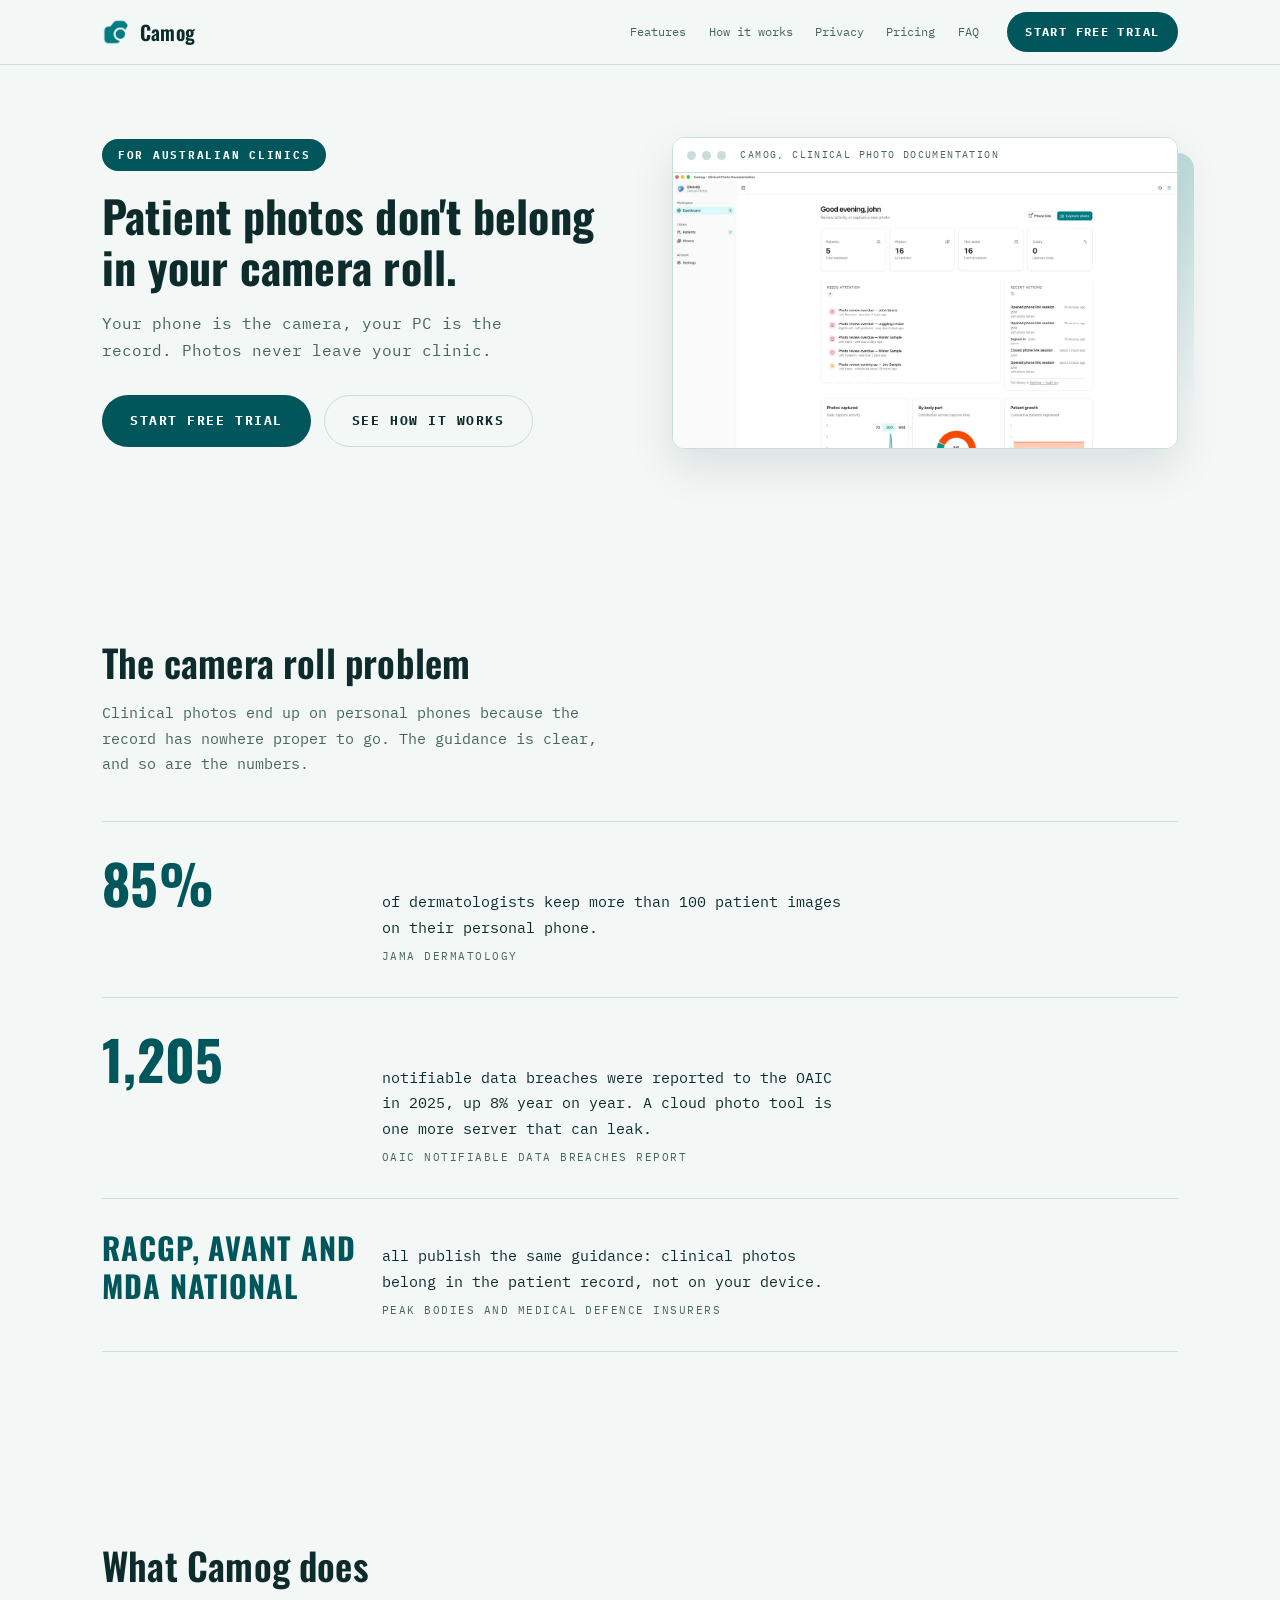
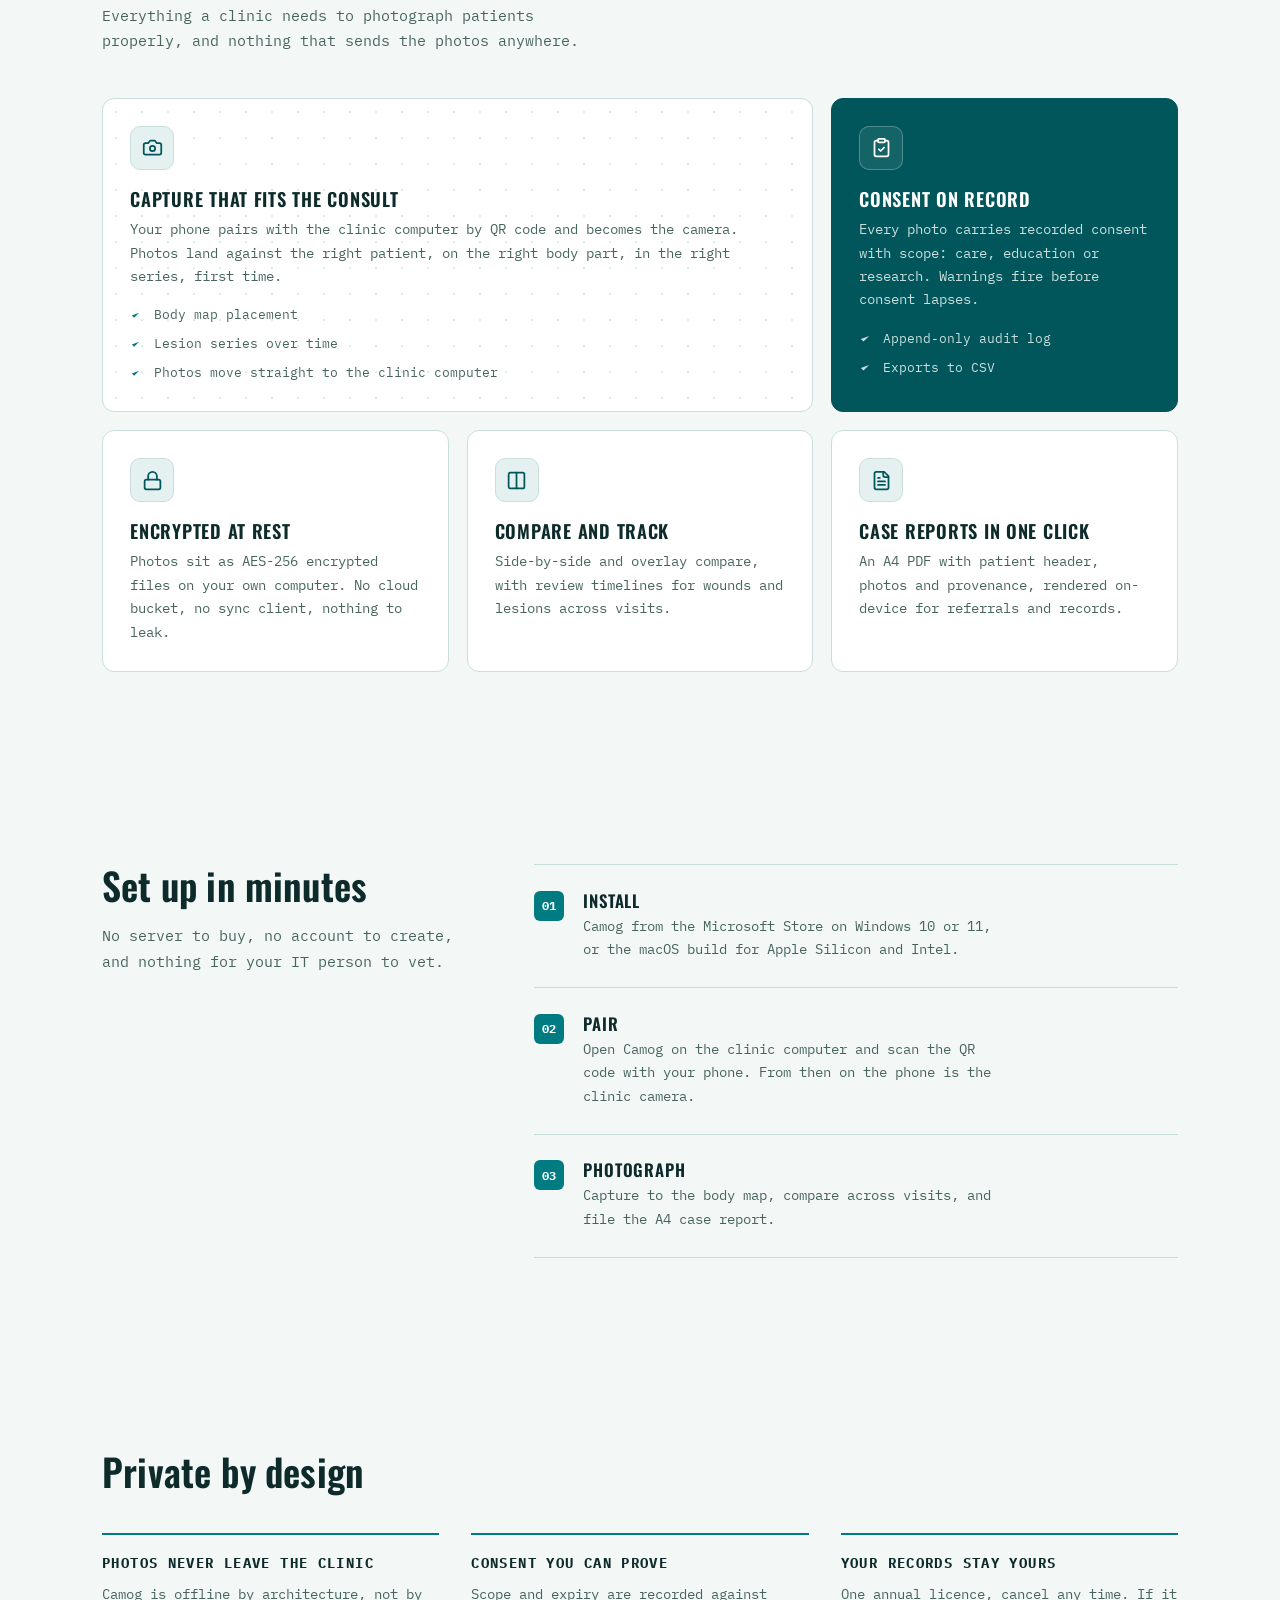
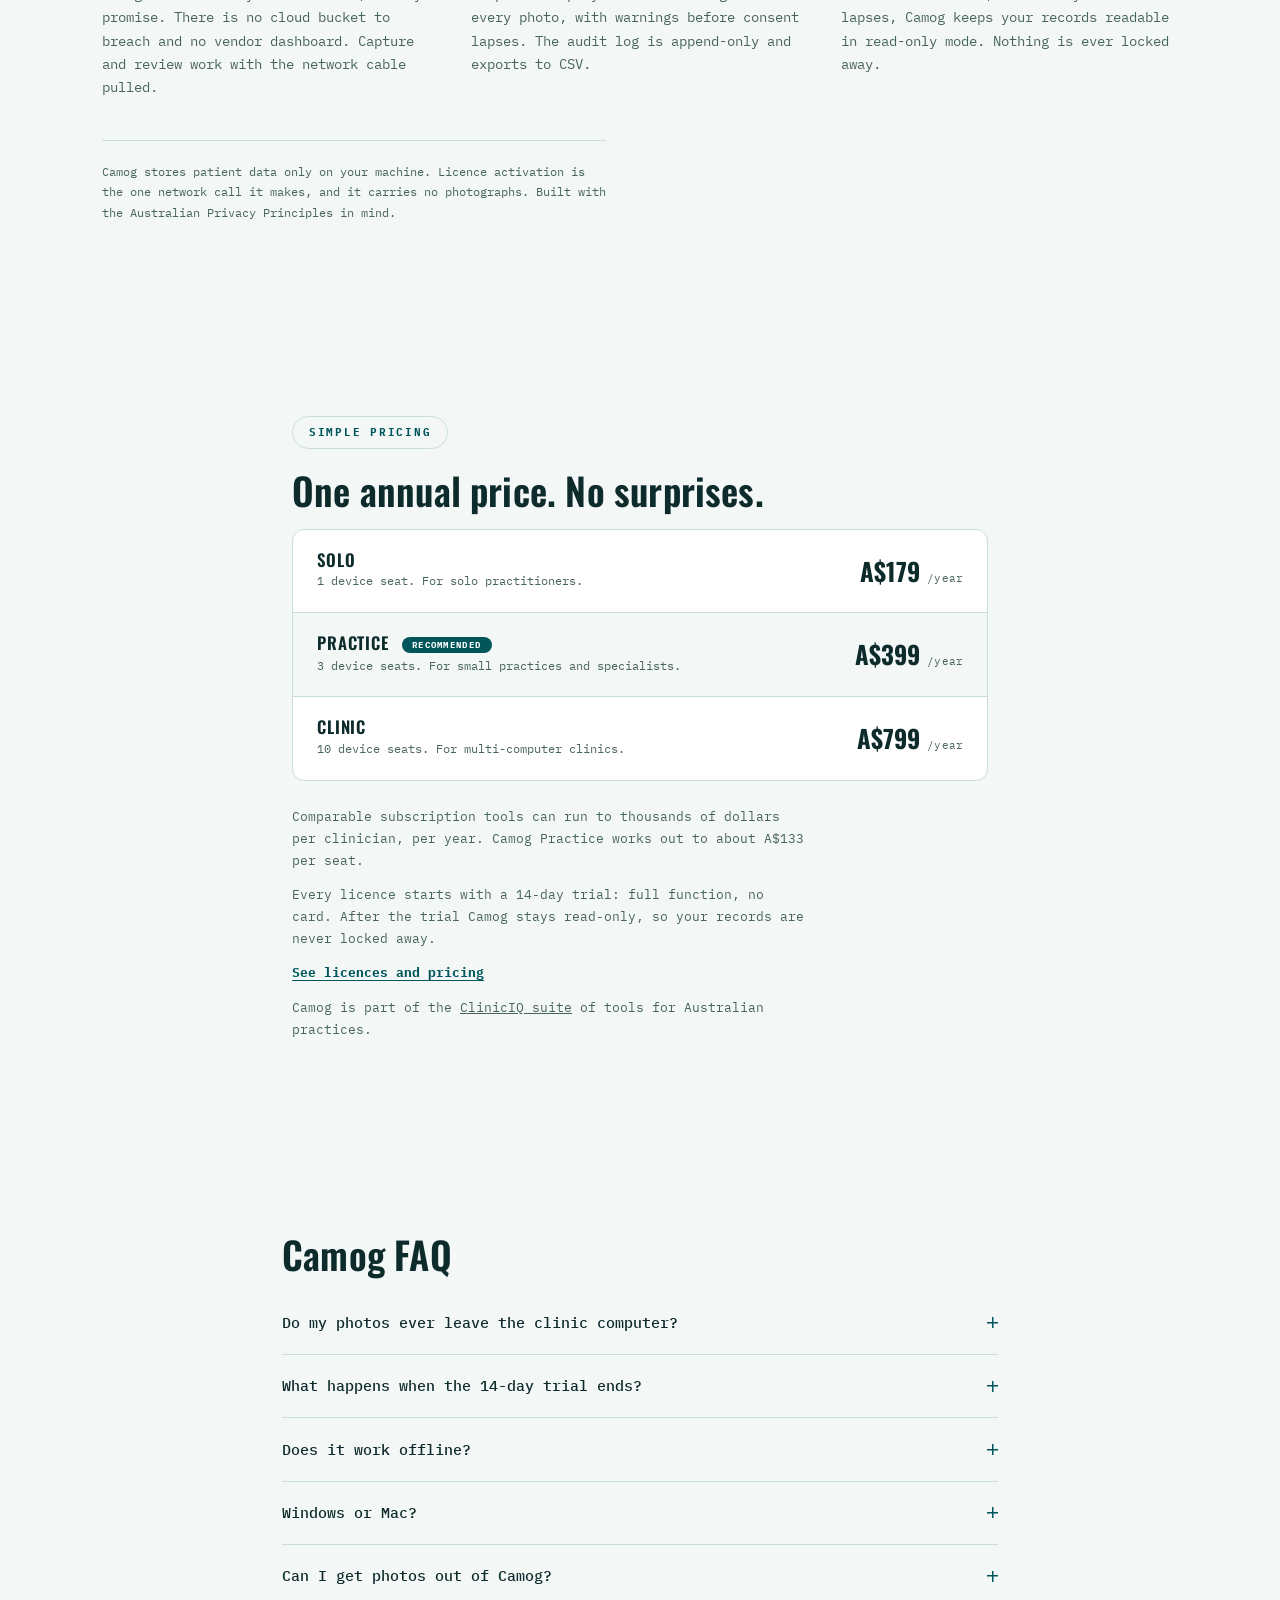
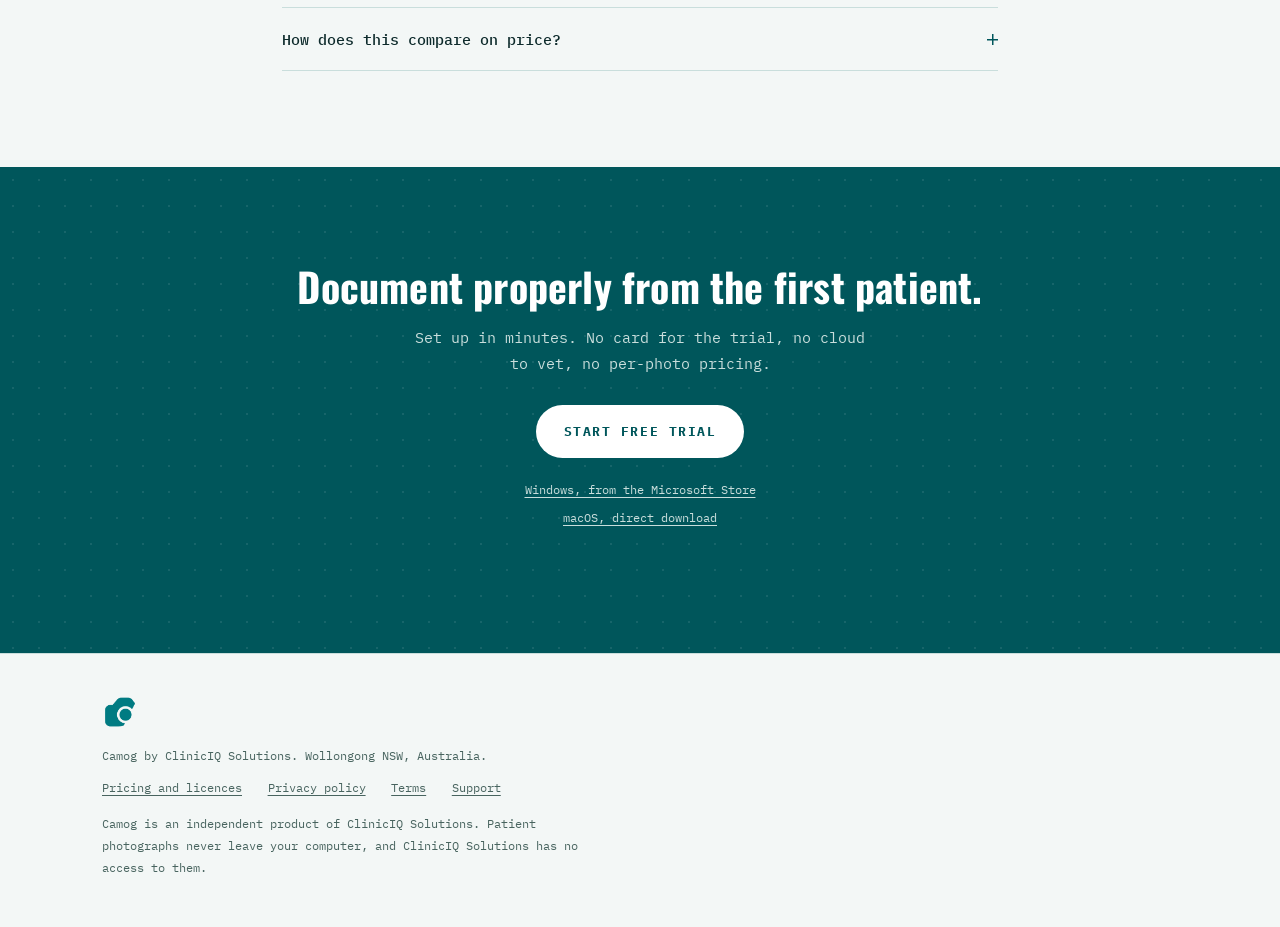
==== index.html @ ce3e7906 "camog-landing: static marketing site — hero (real dashboard, offset frame), camera-roll problem stat" ====
<!DOCTYPE html>
<html lang="en-AU">
<head>
  <meta charset="utf-8">
  <meta name="viewport" content="width=device-width, initial-scale=1">
  <title>Camog: Clinical photo documentation for Australian clinics</title>
  <meta name="description" content="Your phone is the camera, your PC is the record. Camog keeps patient photos encrypted on your own computer, with consent, audit and one-click A4 case reports. 14-day trial, no card.">
  <meta name="theme-color" content="#F3F7F6" media="(prefers-color-scheme: light)">
  <meta name="theme-color" content="#0D1B1C" media="(prefers-color-scheme: dark)">

  <meta property="og:type" content="website">
  <meta property="og:url" content="https://camog.cliniciq.com.au/">
  <meta property="og:title" content="Patient photos don't belong in your camera roll.">
  <meta property="og:description" content="Camog: clinical photo documentation for Australian clinics. Encrypted, on your own computer. 14-day free trial, no card.">
  <meta property="og:image" content="https://camog.cliniciq.com.au/assets/og.jpg">
  <meta property="og:image:width" content="1200">
  <meta property="og:image:height" content="630">
  <meta property="og:locale" content="en_AU">
  <meta name="twitter:card" content="summary_large_image">

  <link rel="canonical" href="https://camog.cliniciq.com.au/">
  <link rel="icon" type="image/png" sizes="32x32" href="assets/favicon-32.png">
  <link rel="apple-touch-icon" href="assets/apple-touch-icon.png">

  <link rel="preload" href="fonts/oswald-variable.woff2" as="font" type="font/woff2" crossorigin>
  <link rel="preload" href="fonts/plexmono-400.woff2" as="font" type="font/woff2" crossorigin>
  <link rel="stylesheet" href="styles.css">

  <script type="application/ld+json">
  {
    "@context": "https://schema.org",
    "@type": "SoftwareApplication",
    "name": "Camog",
    "applicationCategory": "MedicalApplication",
    "operatingSystem": "Windows 10 or later, macOS",
    "description": "Local-first clinical photo documentation for Australian clinics. Photos are encrypted and stored on the clinic's own computer.",
    "offers": {
      "@type": "AggregateOffer",
      "lowPrice": "179",
      "highPrice": "799",
      "priceCurrency": "AUD",
      "offerCount": "3"
    }
  }
  </script>
</head>
<body>
  <a class="skip" href="#main">Skip to content</a>

  <header class="site-header">
    <div class="container header-row">
      <a class="brand" href="#top" aria-label="Camog home">
        <img src="assets/logo.png" alt="" width="28" height="28">
        <span>Camog</span>
      </a>
      <nav class="site-nav" aria-label="Sections">
        <a href="#features">Features</a>
        <a href="#how">How it works</a>
        <a href="#privacy">Privacy</a>
        <a href="#pricing">Pricing</a>
        <a href="#faq">FAQ</a>
      </nav>
      <a class="btn btn-primary btn-sm" href="https://apps.microsoft.com/detail/9P26QN81HW16" target="_blank" rel="noopener noreferrer">Start free trial</a>
    </div>
  </header>

  <main id="main">

    <!-- Hero -->
    <section class="hero" id="top">
      <div class="container hero-grid">
        <div class="hero-copy">
          <p class="chip reveal">For Australian clinics</p>
          <h1 class="reveal">Patient photos don't belong in your camera&nbsp;roll.</h1>
          <p class="lede reveal">Your phone is the camera, your PC is the record. Photos never leave your clinic.</p>
          <div class="hero-actions reveal">
            <a class="btn btn-primary" href="https://apps.microsoft.com/detail/9P26QN81HW16" target="_blank" rel="noopener noreferrer">Start free trial</a>
            <a class="btn btn-ghost" href="#features">See how it works</a>
          </div>
        </div>
        <div class="hero-shot reveal">
          <div class="shot-wrap">
            <figure class="shot">
              <div class="shot-bar" aria-hidden="true">
                <span></span><span></span><span></span>
                <span class="shot-title">Camog, Clinical Photo Documentation</span>
              </div>
              <img src="assets/camog-dashboard.webp" width="1400" height="762" fetchpriority="high"
                   alt="The Camog dashboard: patient list, capture statistics, review timeline and recent photo activity.">
            </figure>
          </div>
        </div>
      </div>
    </section>

    <!-- Problem -->
    <section class="problem" id="problem">
      <div class="container">
        <h2 class="reveal">The camera roll problem</h2>
        <p class="section-lede reveal">Clinical photos end up on personal phones because the record has nowhere proper to go. The guidance is clear, and so are the numbers.</p>
        <div class="stats">
          <div class="stat reveal">
            <p class="stat-num">85%</p>
            <div class="stat-text">
              <p>of dermatologists keep more than 100 patient images on their personal phone.</p>
              <p class="stat-src">JAMA Dermatology</p>
            </div>
          </div>
          <div class="stat reveal">
            <p class="stat-num">1,205</p>
            <div class="stat-text">
              <p>notifiable data breaches were reported to the OAIC in 2025, up 8% year on year. A cloud photo tool is one more server that can leak.</p>
              <p class="stat-src">OAIC Notifiable Data Breaches Report</p>
            </div>
          </div>
          <div class="stat reveal">
            <p class="stat-num stat-num-words">RACGP, Avant and MDA&nbsp;National</p>
            <div class="stat-text">
              <p>all publish the same guidance: clinical photos belong in the patient record, not on your device.</p>
              <p class="stat-src">Peak bodies and medical defence insurers</p>
            </div>
          </div>
        </div>
      </div>
    </section>

    <!-- Features -->
    <section class="features" id="features">
      <div class="container">
        <h2 class="reveal">What Camog does</h2>
        <p class="section-lede reveal">Everything a clinic needs to photograph patients properly, and nothing that sends the photos anywhere.</p>
        <div class="bento">
          <article class="cell b-wide b-dot reveal">
            <div class="icon-chip" aria-hidden="true">
              <svg xmlns="http://www.w3.org/2000/svg" viewBox="0 0 24 24" fill="none" stroke="currentColor" stroke-width="2" stroke-linecap="round" stroke-linejoin="round"><path d="M14.5 4h-5L7 7H4a2 2 0 0 0-2 2v9a2 2 0 0 0 2 2h16a2 2 0 0 0 2-2V9a2 2 0 0 0-2-2h-3l-2.5-3z"/><circle cx="12" cy="13" r="3"/></svg>
            </div>
            <h3>Capture that fits the consult</h3>
            <p>Your phone pairs with the clinic computer by QR code and becomes the camera. Photos land against the right patient, on the right body part, in the right series, first time.</p>
            <ul class="ticks">
              <li>Body map placement</li>
              <li>Lesion series over time</li>
              <li>Photos move straight to the clinic computer</li>
            </ul>
          </article>
          <article class="cell b-teal reveal">
            <div class="icon-chip" aria-hidden="true">
              <svg xmlns="http://www.w3.org/2000/svg" viewBox="0 0 24 24" fill="none" stroke="currentColor" stroke-width="2" stroke-linecap="round" stroke-linejoin="round"><rect width="8" height="4" x="8" y="2" rx="1" ry="1"/><path d="M16 4h2a2 2 0 0 1 2 2v14a2 2 0 0 1-2 2H6a2 2 0 0 1-2-2V6a2 2 0 0 1 2-2h2"/><path d="m9 14 2 2 4-4"/></svg>
            </div>
            <h3>Consent on record</h3>
            <p>Every photo carries recorded consent with scope: care, education or research. Warnings fire before consent lapses.</p>
            <ul class="ticks">
              <li>Append-only audit log</li>
              <li>Exports to CSV</li>
            </ul>
          </article>
          <article class="cell reveal">
            <div class="icon-chip" aria-hidden="true">
              <svg xmlns="http://www.w3.org/2000/svg" viewBox="0 0 24 24" fill="none" stroke="currentColor" stroke-width="2" stroke-linecap="round" stroke-linejoin="round"><rect width="18" height="11" x="3" y="11" rx="2" ry="2"/><path d="M7 11V7a5 5 0 0 1 10 0v4"/></svg>
            </div>
            <h3>Encrypted at rest</h3>
            <p>Photos sit as AES-256 encrypted files on your own computer. No cloud bucket, no sync client, nothing to leak.</p>
          </article>
          <article class="cell reveal">
            <div class="icon-chip" aria-hidden="true">
              <svg xmlns="http://www.w3.org/2000/svg" viewBox="0 0 24 24" fill="none" stroke="currentColor" stroke-width="2" stroke-linecap="round" stroke-linejoin="round"><rect width="18" height="18" x="3" y="3" rx="2"/><path d="M12 3v18"/></svg>
            </div>
            <h3>Compare and track</h3>
            <p>Side-by-side and overlay compare, with review timelines for wounds and lesions across visits.</p>
          </article>
          <article class="cell reveal">
            <div class="icon-chip" aria-hidden="true">
              <svg xmlns="http://www.w3.org/2000/svg" viewBox="0 0 24 24" fill="none" stroke="currentColor" stroke-width="2" stroke-linecap="round" stroke-linejoin="round"><path d="M15 2H6a2 2 0 0 0-2 2v16a2 2 0 0 0 2 2h12a2 2 0 0 0 2-2V7Z"/><path d="M14 2v4a2 2 0 0 0 2 2h4"/><path d="M10 9H8"/><path d="M16 13H8"/><path d="M16 17H8"/></svg>
            </div>
            <h3>Case reports in one click</h3>
            <p>An A4 PDF with patient header, photos and provenance, rendered on-device for referrals and records.</p>
          </article>
        </div>
      </div>
    </section>

    <!-- How it works -->
    <section class="how" id="how">
      <div class="container how-grid">
        <div class="how-copy">
          <h2 class="reveal">Set up in minutes</h2>
          <p class="section-lede reveal">No server to buy, no account to create, and nothing for your IT person to vet.</p>
        </div>
        <ol class="steps">
          <li class="step reveal">
            <span class="step-num" aria-hidden="true">01</span>
            <div>
              <h3>Install</h3>
              <p>Camog from the Microsoft Store on Windows 10 or 11, or the macOS build for Apple Silicon and Intel.</p>
            </div>
          </li>
          <li class="step reveal">
            <span class="step-num" aria-hidden="true">02</span>
            <div>
              <h3>Pair</h3>
              <p>Open Camog on the clinic computer and scan the QR code with your phone. From then on the phone is the clinic camera.</p>
            </div>
          </li>
          <li class="step reveal">
            <span class="step-num" aria-hidden="true">03</span>
            <div>
              <h3>Photograph</h3>
              <p>Capture to the body map, compare across visits, and file the A4 case report.</p>
            </div>
          </li>
        </ol>
      </div>
    </section>

    <!-- Privacy -->
    <section class="privacy" id="privacy">
      <div class="container">
        <h2 class="reveal">Private by design</h2>
        <div class="cols-3">
          <div class="col reveal">
            <h3>Photos never leave the clinic</h3>
            <p>Camog is offline by architecture, not by promise. There is no cloud bucket to breach and no vendor dashboard. Capture and review work with the network cable pulled.</p>
          </div>
          <div class="col reveal">
            <h3>Consent you can prove</h3>
            <p>Scope and expiry are recorded against every photo, with warnings before consent lapses. The audit log is append-only and exports to CSV.</p>
          </div>
          <div class="col reveal">
            <h3>Your records stay yours</h3>
            <p>One annual licence, cancel any time. If it lapses, Camog keeps your records readable in read-only mode. Nothing is ever locked away.</p>
          </div>
        </div>
        <p class="footnote reveal">Camog stores patient data only on your machine. Licence activation is the one network call it makes, and it carries no photographs. Built with the Australian Privacy Principles in mind.</p>
      </div>
    </section>

    <!-- Pricing -->
    <section class="pricing" id="pricing">
      <div class="container pricing-wrap">
        <p class="chip chip-outline reveal">Simple pricing</p>
        <h2 class="reveal">One annual price. No surprises.</h2>
        <div class="price-panel reveal">
          <div class="price-row">
            <div class="price-name">
              <h3>Solo</h3>
              <p>1 device seat. For solo practitioners.</p>
            </div>
            <p class="price-figure">A$179<span> /year</span></p>
          </div>
          <div class="price-row price-row-hot">
            <div class="price-name">
              <h3>Practice <span class="pill">Recommended</span></h3>
              <p>3 device seats. For small practices and specialists.</p>
            </div>
            <p class="price-figure">A$399<span> /year</span></p>
          </div>
          <div class="price-row">
            <div class="price-name">
              <h3>Clinic</h3>
              <p>10 device seats. For multi-computer clinics.</p>
            </div>
            <p class="price-figure">A$799<span> /year</span></p>
          </div>
        </div>
        <div class="price-notes reveal">
          <p>Comparable subscription tools can run to thousands of dollars per clinician, per year. Camog Practice works out to about A$133 per seat.</p>
          <p>Every licence starts with a 14-day trial: full function, no card. After the trial Camog stays read-only, so your records are never locked away.</p>
          <p><a class="text-link" href="https://camog-license.cliniciq.com.au/buy" target="_blank" rel="noopener noreferrer">See licences and pricing</a></p>
          <p class="suite-note">Camog is part of the <a href="https://cliniciq.com.au" target="_blank" rel="noopener noreferrer">ClinicIQ suite</a> of tools for Australian practices.</p>
        </div>
      </div>
    </section>

    <!-- FAQ -->
    <section class="faq" id="faq">
      <div class="container faq-wrap">
        <h2 class="reveal">Camog FAQ</h2>
        <div class="faq-list reveal">
          <details>
            <summary>Do my photos ever leave the clinic computer?</summary>
            <p>No. Photos are stored as AES-256 encrypted files on your own machine and never uploaded. The only network traffic Camog generates is licence activation, which carries a device identifier and nothing else.</p>
          </details>
          <details>
            <summary>What happens when the 14-day trial ends?</summary>
            <p>Camog keeps working in read-only mode. You can browse, compare and export, but new captures need a licence. Your records are never held hostage.</p>
          </details>
          <details>
            <summary>Does it work offline?</summary>
            <p>Yes. Capture, review, compare and case reports all work with no internet connection. Activation is the one moment Camog needs to reach the licence server.</p>
          </details>
          <details>
            <summary>Windows or Mac?</summary>
            <p>Both. Windows 10 and 11 install straight from the Microsoft Store, with updates handled by the Store. macOS builds for Apple Silicon and Intel are available as a direct download.</p>
          </details>
          <details>
            <summary>Can I get photos out of Camog?</summary>
            <p>Any time. Photos export as JPEGs, case reports as PDFs, and the audit log as CSV. If you ever leave, your data leaves with you.</p>
          </details>
          <details>
            <summary>How does this compare on price?</summary>
            <p>Purpose-built clinical photography subscriptions commonly run to thousands of dollars per clinician per year. Camog Practice is A$399 a year for three seats, about A$133 per seat.</p>
          </details>
        </div>
      </div>
    </section>

    <!-- Final CTA -->
    <section class="cta">
      <div class="container cta-inner">
        <h2 class="reveal">Document properly from the first patient.</h2>
        <p class="reveal">Set up in minutes. No card for the trial, no cloud to vet, no per-photo pricing.</p>
        <div class="reveal">
          <a class="btn btn-light" href="https://apps.microsoft.com/detail/9P26QN81HW16" target="_blank" rel="noopener noreferrer">Start free trial</a>
        </div>
        <p class="cta-platforms reveal">
          <a href="https://apps.microsoft.com/detail/9P26QN81HW16" target="_blank" rel="noopener noreferrer">Windows, from the Microsoft Store</a>
          <a href="https://github.com/jsaenz03/camorg/releases/latest" target="_blank" rel="noopener noreferrer">macOS, direct download</a>
        </p>
      </div>
    </section>

  </main>

  <footer class="site-footer">
    <div class="container">
      <img src="assets/logo.png" alt="Camog logo" width="36" height="36">
      <p>Camog by ClinicIQ Solutions. Wollongong NSW, Australia.</p>
      <nav class="footer-nav" aria-label="Footer">
        <a href="https://camog-license.cliniciq.com.au/buy" target="_blank" rel="noopener noreferrer">Pricing and licences</a>
        <a href="https://camog-license.cliniciq.com.au/legal/privacy-policy.md" target="_blank" rel="noopener noreferrer">Privacy policy</a>
        <a href="https://camog-license.cliniciq.com.au/legal/terms-of-service.md" target="_blank" rel="noopener noreferrer">Terms</a>
        <a href="mailto:admin@cliniciq.com.au">Support</a>
      </nav>
      <p class="footer-fine">Camog is an independent product of ClinicIQ Solutions. Patient photographs never leave your computer, and ClinicIQ Solutions has no access to them.</p>
    </div>
  </footer>

  <script src="script.js"></script>
</body>
</html>
---- styles.css ----
/* Camog landing. Brand: deep teal #00565B, bright teal #007B82, paper #F3F7F6,
   hairline #C9DEDC, ink #0E2B2C, muted #48645F. Oswald display, IBM Plex Mono body.
   Light and dark via prefers-color-scheme; both tested. */

@font-face {
  font-family: "Oswald";
  src: url("fonts/oswald-variable.woff2") format("woff2");
  font-weight: 200 700;
  font-display: swap;
}
@font-face {
  font-family: "IBM Plex Mono";
  src: url("fonts/plexmono-400.woff2") format("woff2");
  font-weight: 400;
  font-display: swap;
}
@font-face {
  font-family: "IBM Plex Mono";
  src: url("fonts/plexmono-500.woff2") format("woff2");
  font-weight: 500;
  font-display: swap;
}
@font-face {
  font-family: "IBM Plex Mono";
  src: url("fonts/plexmono-700.woff2") format("woff2");
  font-weight: 700;
  font-display: swap;
}

:root {
  --paper: #F3F7F6;
  --surface: #FFFFFF;
  --ink: #0E2B2C;
  --muted: #48645F;
  --hairline: #C9DEDC;
  --teal: #00565B;
  --teal-bright: #007B82;
  --teal-container: #E4F1F0;
  --header-bg: rgba(243, 247, 246, 0.86);
  --shadow: rgba(14, 43, 44, 0.10);
  --dot: rgba(0, 123, 130, 0.14);
  --frame: rgba(0, 123, 130, 0.22);
  color-scheme: light dark;
}

@media (prefers-color-scheme: dark) {
  :root {
    --paper: #0D1B1C;
    --surface: #122324;
    --ink: #E4EEEC;
    --muted: #93ADA8;
    --hairline: #23403F;
    --teal: #0B7C83;
    --teal-bright: #2FA6A0;
    --teal-container: rgba(0, 123, 130, 0.14);
    --header-bg: rgba(13, 27, 28, 0.86);
    --shadow: rgba(0, 0, 0, 0.45);
    --dot: rgba(201, 222, 220, 0.10);
    --frame: rgba(47, 166, 160, 0.28);
  }
  .step-num { background: var(--teal); }
  .chip-outline, .text-link { color: var(--teal-bright); }
}

* { box-sizing: border-box; margin: 0; padding: 0; }

html { scroll-behavior: smooth; }
@media (prefers-reduced-motion: reduce) {
  html { scroll-behavior: auto; }
}

body {
  background: var(--paper);
  color: var(--ink);
  font-family: "IBM Plex Mono", "Courier New", Courier, monospace;
  font-size: 0.9375rem;
  line-height: 1.7;
  -webkit-font-smoothing: antialiased;
}

h1, h2, h3, .price-figure, .stat-num {
  font-family: "Oswald", "Arial Narrow", "Helvetica Neue", Arial, sans-serif;
  font-weight: 600;
  line-height: 1.15;
  letter-spacing: 0.005em;
}

h2 { font-size: clamp(1.7rem, 3.4vw, 2.35rem); margin-bottom: 1rem; }

img { max-width: 100%; height: auto; display: block; }

a { color: inherit; }

.container {
  max-width: 1140px;
  margin: 0 auto;
  padding: 0 clamp(1.25rem, 4vw, 2rem);
}

section { padding: clamp(3.5rem, 8vw, 6rem) 0; }

.section-lede {
  color: var(--muted);
  max-width: 56ch;
  margin-bottom: 2.75rem;
}

/* Skip link */
.skip {
  position: absolute;
  left: -9999px;
  top: 0;
  background: var(--teal);
  color: #FFFFFF;
  padding: 0.6rem 1rem;
  z-index: 100;
}
.skip:focus { left: 0; }

/* Header */
.site-header {
  position: sticky;
  top: 0;
  z-index: 50;
  background: var(--header-bg);
  -webkit-backdrop-filter: blur(10px);
  backdrop-filter: blur(10px);
  border-bottom: 1px solid var(--hairline);
}
.header-row {
  display: flex;
  align-items: center;
  gap: 1.5rem;
  height: 64px;
}
.brand {
  display: flex;
  align-items: center;
  gap: 0.6rem;
  text-decoration: none;
  font-family: "Oswald", "Arial Narrow", sans-serif;
  font-weight: 600;
  font-size: 1.25rem;
  letter-spacing: 0.02em;
}
.brand img { border-radius: 6px; }
.site-nav {
  display: flex;
  gap: 1.4rem;
  margin-left: auto;
  font-size: 0.78rem;
}
.site-nav a {
  color: var(--muted);
  text-decoration: none;
}
.site-nav a:hover { color: var(--ink); }
.header-row > .btn { margin-left: 0.25rem; }
@media (max-width: 860px) {
  .site-nav { display: none; }
  .header-row > .btn { margin-left: auto; }
}

/* Buttons */
.btn {
  display: inline-block;
  padding: 0.9rem 1.7rem;
  border-radius: 999px;
  font-family: "IBM Plex Mono", monospace;
  font-size: 0.8rem;
  font-weight: 700;
  letter-spacing: 0.12em;
  text-transform: uppercase;
  text-decoration: none;
  border: 1px solid transparent;
  transition: transform 150ms ease, box-shadow 150ms ease, background-color 150ms ease;
}
.btn:hover { transform: translateY(-1px); }
.btn:active { transform: translateY(0); }
.btn:focus-visible { outline: 2px solid var(--teal-bright); outline-offset: 3px; }
.btn-primary {
  background: var(--teal);
  color: #FFFFFF;
}
.btn-primary:hover { box-shadow: 0 8px 22px var(--shadow); }
.btn-ghost {
  color: var(--ink);
  border-color: var(--hairline);
  background: transparent;
}
.btn-ghost:hover { border-color: var(--muted); }
.btn-light {
  background: #FFFFFF;
  color: #00565B;
}
.btn-light:hover { box-shadow: 0 10px 26px rgba(0, 0, 0, 0.28); }
.btn-sm { padding: 0.55rem 1.1rem; font-size: 0.72rem; }

/* Chips and pills */
.chip {
  display: inline-block;
  padding: 0.42rem 1rem;
  border-radius: 999px;
  background: var(--teal);
  color: #FFFFFF;
  font-size: 0.68rem;
  font-weight: 700;
  letter-spacing: 0.16em;
  text-transform: uppercase;
  margin-bottom: 1.25rem;
}
.chip-outline {
  background: transparent;
  color: var(--teal);
  border: 1px solid var(--hairline);
}
.pill {
  display: inline-block;
  vertical-align: middle;
  padding: 0.18rem 0.65rem;
  margin-left: 0.5rem;
  border-radius: 999px;
  background: var(--teal);
  color: #FFFFFF;
  font-family: "IBM Plex Mono", monospace;
  font-size: 0.58rem;
  font-weight: 700;
  letter-spacing: 0.14em;
  text-transform: uppercase;
}

.text-link {
  color: var(--teal);
  font-weight: 700;
  text-decoration: underline;
  text-underline-offset: 3px;
}
.text-link:hover { color: var(--teal-bright); }

/* Hero */
.hero { padding-top: clamp(3rem, 6vw, 4.5rem); }
.hero-grid {
  display: grid;
  grid-template-columns: minmax(0, 6fr) minmax(0, 6fr);
  gap: clamp(2rem, 5vw, 4rem);
  align-items: center;
}
.hero h1 {
  font-size: clamp(2rem, 3.55vw, 2.75rem);
  font-weight: 700;
  margin-bottom: 1.1rem;
}
.lede {
  color: var(--muted);
  font-size: 1rem;
  max-width: 44ch;
  margin-bottom: 1.9rem;
}
.hero-actions {
  display: flex;
  flex-wrap: wrap;
  gap: 0.8rem;
}

.shot-wrap { position: relative; }
.shot-wrap::before {
  content: "";
  position: absolute;
  inset: 0;
  transform: translate(16px, 16px);
  border-radius: 16px;
  background: linear-gradient(to bottom, var(--frame), transparent 82%);
}
.shot {
  position: relative;
  border: 1px solid var(--hairline);
  border-radius: 12px;
  overflow: hidden;
  background: var(--surface);
  box-shadow: 0 18px 44px var(--shadow);
}
.shot-bar {
  display: flex;
  align-items: center;
  gap: 6px;
  padding: 0.55rem 0.9rem;
  border-bottom: 1px solid var(--hairline);
  background: var(--surface);
}
.shot-bar span {
  width: 9px;
  height: 9px;
  border-radius: 50%;
  background: var(--hairline);
}
.shot-title {
  width: auto !important;
  height: auto !important;
  margin-left: 0.5rem;
  background: none !important;
  border-radius: 0 !important;
  font-size: 0.62rem;
  letter-spacing: 0.14em;
  text-transform: uppercase;
  color: var(--muted);
}
@media (max-width: 900px) {
  .hero-grid { grid-template-columns: 1fr; }
  .hero-shot { order: 2; }
  .shot-wrap::before { transform: translate(10px, 10px); }
}

/* Problem: readout rows */
.stats {
  border-top: 1px solid var(--hairline);
}
.stat {
  display: grid;
  grid-template-columns: minmax(11rem, 16rem) 1fr;
  gap: 1.5rem;
  align-items: baseline;
  padding: 1.9rem 0;
  border-bottom: 1px solid var(--hairline);
}
.stat-num {
  font-size: clamp(2.4rem, 5vw, 3.4rem);
  font-weight: 700;
  color: var(--teal);
}
.stat-num-words {
  font-size: clamp(1.35rem, 2.6vw, 1.9rem);
  line-height: 1.25;
  text-transform: uppercase;
  letter-spacing: 0.03em;
}
.stat-text p { max-width: 52ch; }
.stat-src {
  margin-top: 0.5rem;
  font-size: 0.66rem;
  letter-spacing: 0.14em;
  text-transform: uppercase;
  color: var(--muted);
}
@media (max-width: 700px) {
  .stat { grid-template-columns: 1fr; gap: 0.4rem; }
}

/* Features: bento */
.bento {
  display: grid;
  grid-template-columns: repeat(3, 1fr);
  gap: 1.1rem;
}
.cell {
  border: 1px solid var(--hairline);
  border-radius: 12px;
  padding: 1.7rem;
  background: var(--surface);
}
.b-wide { grid-column: span 2; }
.b-dot {
  background-color: var(--surface);
  background-image: radial-gradient(var(--dot) 1.2px, transparent 1.2px);
  background-size: 26px 26px;
}
.b-teal {
  background: #00565B;
  border-color: #00565B;
  color: #FFFFFF;
}
.b-teal h3 { color: #FFFFFF; }
.b-teal p { color: #C9DEDC; }
.b-teal .ticks li { color: #C9DEDC; }
.b-teal .ticks li::before { background: #C9DEDC; }
.b-teal .icon-chip { border-color: rgba(255, 255, 255, 0.25); background: rgba(255, 255, 255, 0.08); color: #FFFFFF; }
.cell h3 {
  font-size: 1.15rem;
  text-transform: uppercase;
  letter-spacing: 0.04em;
  margin: 1.1rem 0 0.6rem;
}
.cell p { color: var(--muted); font-size: 0.86rem; }
.b-teal p { color: #C9DEDC; }
.icon-chip {
  width: 44px;
  height: 44px;
  display: grid;
  place-items: center;
  border: 1px solid var(--hairline);
  border-radius: 10px;
  background: var(--teal-container);
  color: var(--teal);
}
.icon-chip svg { width: 21px; height: 21px; }
.ticks {
  list-style: none;
  margin-top: 1rem;
  display: grid;
  gap: 0.45rem;
}
.ticks li {
  position: relative;
  padding-left: 1.5rem;
  font-size: 0.8rem;
  color: var(--muted);
}
.ticks li::before {
  content: "";
  position: absolute;
  left: 0;
  top: 0.42em;
  width: 0.72rem;
  height: 0.72rem;
  border-radius: 50%;
  background: var(--teal-bright);
  -webkit-mask: url('data:image/svg+xml,<svg xmlns="http://www.w3.org/2000/svg" viewBox="0 0 24 24"><path fill="black" d="M20 6 9 17l-5-5"/></svg>') center / contain no-repeat;
  mask: url('data:image/svg+xml,<svg xmlns="http://www.w3.org/2000/svg" viewBox="0 0 24 24"><path fill="black" d="M20 6 9 17l-5-5"/></svg>') center / contain no-repeat;
}
@media (max-width: 900px) {
  .bento { grid-template-columns: 1fr; }
  .b-wide { grid-column: auto; }
}

/* How it works */
.how-grid {
  display: grid;
  grid-template-columns: minmax(0, 4fr) minmax(0, 7fr);
  gap: clamp(2rem, 5vw, 4.5rem);
  align-items: start;
}
.how-copy { position: sticky; top: 96px; }
@media (max-width: 700px) {
  .how-copy { position: static; }
}
.steps {
  list-style: none;
  border-top: 1px solid var(--hairline);
}
.step {
  display: grid;
  grid-template-columns: auto 1fr;
  gap: 1.2rem;
  padding: 1.6rem 0;
  border-bottom: 1px solid var(--hairline);
}
.step-num {
  width: 30px;
  height: 30px;
  display: grid;
  place-items: center;
  border-radius: 6px;
  background: var(--teal-bright);
  color: #FFFFFF;
  font-size: 0.72rem;
  font-weight: 700;
}
.step h3 {
  font-size: 1.05rem;
  text-transform: uppercase;
  letter-spacing: 0.05em;
  margin-bottom: 0.3rem;
}
.step p { color: var(--muted); font-size: 0.86rem; max-width: 52ch; }

/* Privacy */
.privacy .cols-3 {
  display: grid;
  grid-template-columns: repeat(3, 1fr);
  gap: 2rem;
  margin-top: 2.5rem;
}
.privacy .col {
  border-top: 2px solid var(--teal-bright);
  padding-top: 1.3rem;
}
.privacy .col h3 {
  font-size: 0.86rem;
  font-family: "IBM Plex Mono", monospace;
  font-weight: 700;
  letter-spacing: 0.1em;
  text-transform: uppercase;
  margin-bottom: 0.7rem;
}
.privacy .col p { color: var(--muted); font-size: 0.86rem; }
.footnote {
  margin-top: 2.5rem;
  padding-top: 1.3rem;
  border-top: 1px solid var(--hairline);
  color: var(--muted);
  font-size: 0.76rem;
  max-width: 72ch;
}
@media (max-width: 800px) {
  .privacy .cols-3 { grid-template-columns: 1fr; gap: 1.6rem; }
}

/* Pricing */
.pricing-wrap { max-width: 760px; }
.price-panel {
  border: 1px solid var(--hairline);
  border-radius: 12px;
  overflow: hidden;
  background: var(--surface);
}
.price-row {
  display: flex;
  align-items: center;
  justify-content: space-between;
  gap: 1.5rem;
  padding: 1.25rem 1.5rem;
}
.price-row + .price-row { border-top: 1px solid var(--hairline); }
.price-row-hot { background: var(--paper); }
.price-name h3 {
  font-size: 1.05rem;
  text-transform: uppercase;
  letter-spacing: 0.05em;
}
.price-name p { color: var(--muted); font-size: 0.76rem; margin-top: 0.15rem; }
.price-figure {
  font-size: 1.55rem;
  font-weight: 700;
  white-space: nowrap;
}
.price-figure span {
  font-family: "IBM Plex Mono", monospace;
  font-size: 0.7rem;
  font-weight: 400;
  color: var(--muted);
}
.price-notes { margin-top: 1.6rem; display: grid; gap: 0.8rem; }
.price-notes p { color: var(--muted); font-size: 0.8rem; max-width: 64ch; }
.suite-note { font-size: 0.72rem; }
@media (max-width: 560px) {
  .price-row { flex-direction: column; align-items: flex-start; gap: 0.3rem; }
}

/* FAQ */
.faq-wrap { max-width: 780px; }
.faq-list { margin-top: 1rem; }
.faq-list details { border-bottom: 1px solid var(--hairline); }
.faq-list summary {
  display: flex;
  align-items: center;
  justify-content: space-between;
  gap: 1rem;
  padding: 1.15rem 0;
  cursor: pointer;
  font-weight: 500;
  list-style: none;
}
.faq-list summary::-webkit-details-marker { display: none; }
.faq-list summary::after {
  content: "";
  flex: 0 0 auto;
  width: 11px;
  height: 11px;
  position: relative;
}
.faq-list summary::after {
  background:
    linear-gradient(var(--teal), var(--teal)) center / 100% 1.5px no-repeat,
    linear-gradient(var(--teal), var(--teal)) center / 1.5px 100% no-repeat;
  transition: transform 150ms ease;
}
.faq-list details[open] summary::after { transform: rotate(45deg); }
.faq-list details p {
  padding: 0 0 1.3rem;
  color: var(--muted);
  font-size: 0.86rem;
  max-width: 64ch;
}
.faq-list summary:focus-visible { outline: 2px solid var(--teal-bright); outline-offset: 2px; }

/* CTA */
.cta {
  background-color: #00565B;
  background-image: radial-gradient(rgba(255, 255, 255, 0.09) 1.2px, transparent 1.2px);
  background-size: 26px 26px;
  color: #FFFFFF;
}
.cta-inner {
  max-width: 760px;
  text-align: center;
}
.cta h2 {
  font-size: clamp(1.8rem, 3.6vw, 2.5rem);
  font-weight: 700;
  color: #FFFFFF;
}
.cta p {
  color: #C9DEDC;
  margin: 0.9rem auto 1.8rem;
  max-width: 52ch;
}
.cta-platforms {
  margin-top: 1.4rem !important;
  display: flex;
  justify-content: center;
  flex-wrap: wrap;
  gap: 0.5rem 2rem;
  font-size: 0.74rem;
}
.cta-platforms a {
  color: #C9DEDC;
  text-decoration: underline;
  text-underline-offset: 3px;
}
.cta-platforms a:hover { color: #FFFFFF; }

/* Footer */
.site-footer {
  border-top: 1px solid var(--hairline);
  padding: 2.5rem 0 3rem;
}
.site-footer img { border-radius: 8px; margin-bottom: 0.9rem; }
.site-footer > .container > p {
  color: var(--muted);
  font-size: 0.72rem;
  line-height: 1.9;
}
.footer-nav {
  display: flex;
  flex-wrap: wrap;
  gap: 0.4rem 1.6rem;
  margin: 0.7rem 0 1rem;
  font-size: 0.72rem;
}
.footer-nav a {
  color: var(--muted);
  text-underline-offset: 3px;
}
.footer-nav a:hover { color: var(--ink); }
.footer-fine { max-width: 68ch; }

/* Reveal on scroll. Only hides content when JS is present and motion is ok. */
@media (prefers-reduced-motion: no-preference) {
  html.js .reveal {
    opacity: 0;
    transform: translateY(16px);
    transition: opacity 0.55s ease, transform 0.55s ease;
  }
  html.js .reveal.in {
    opacity: 1;
    transform: none;
  }
}
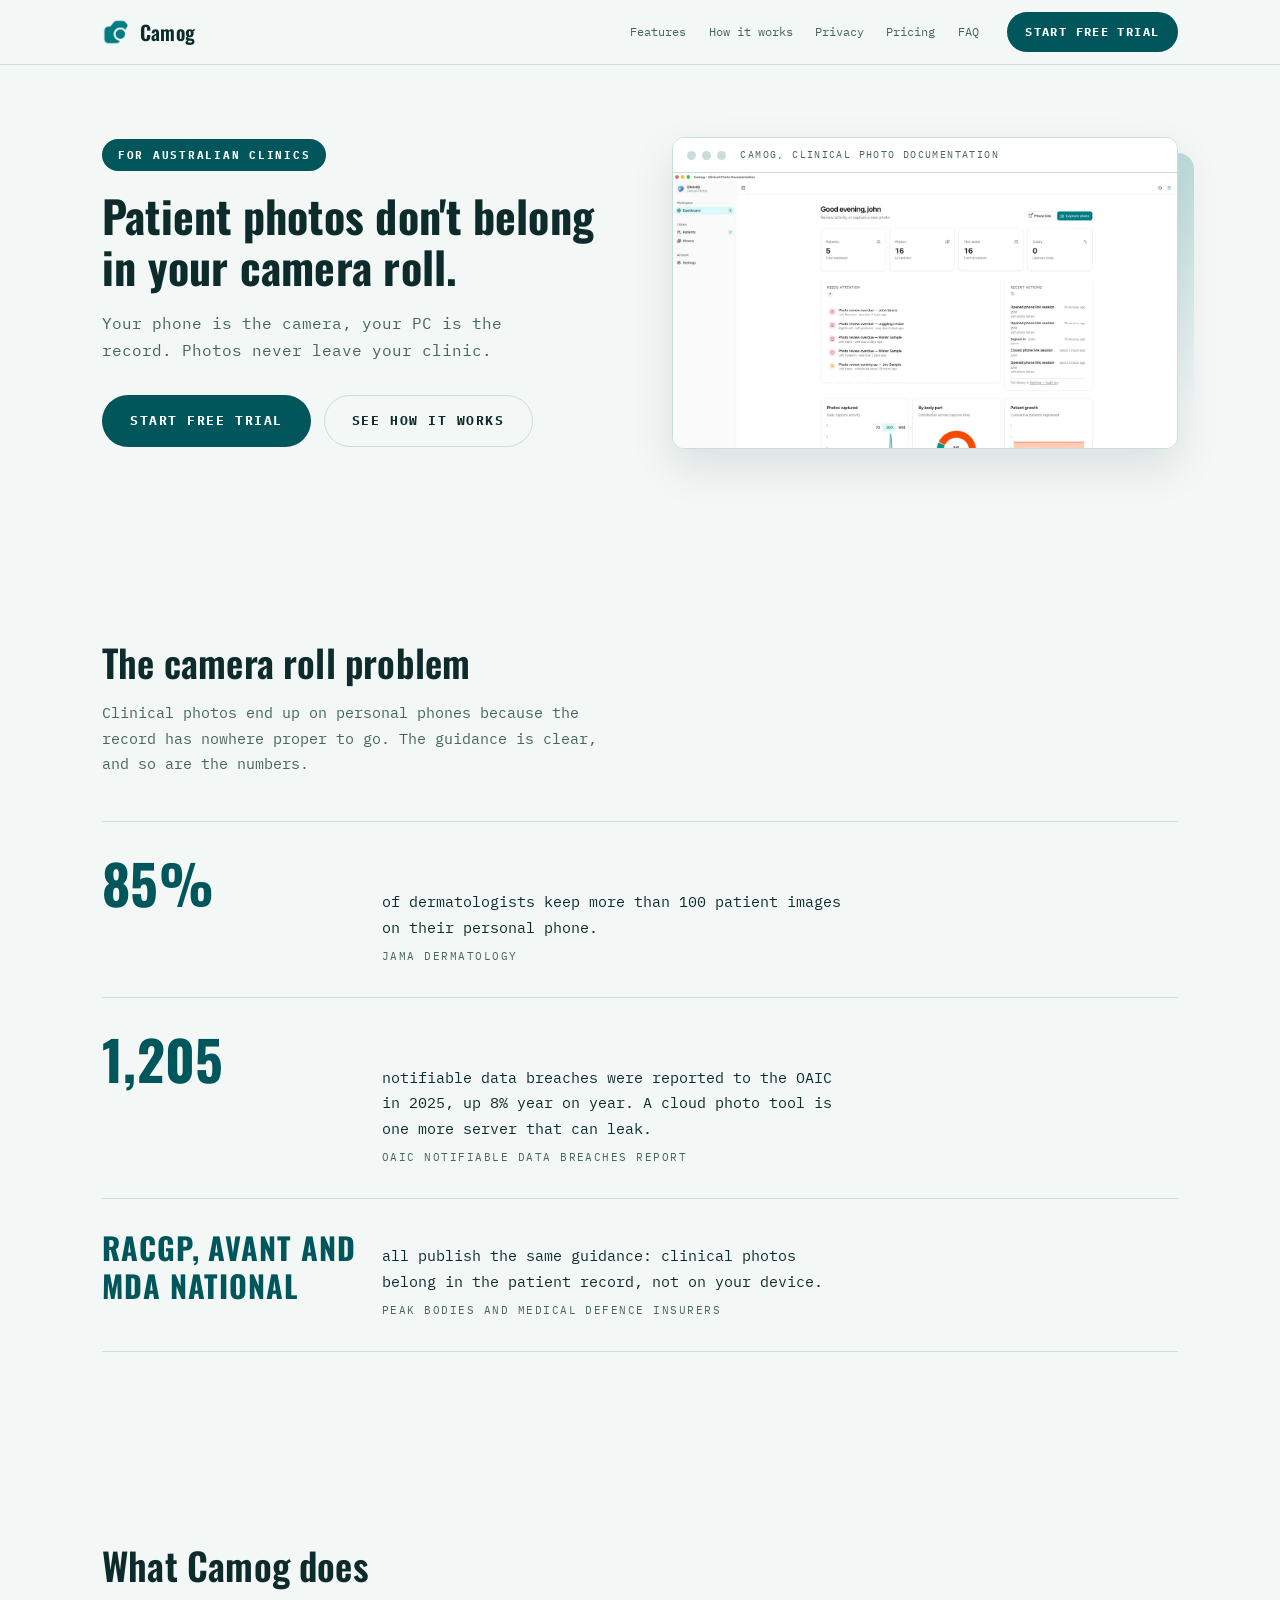
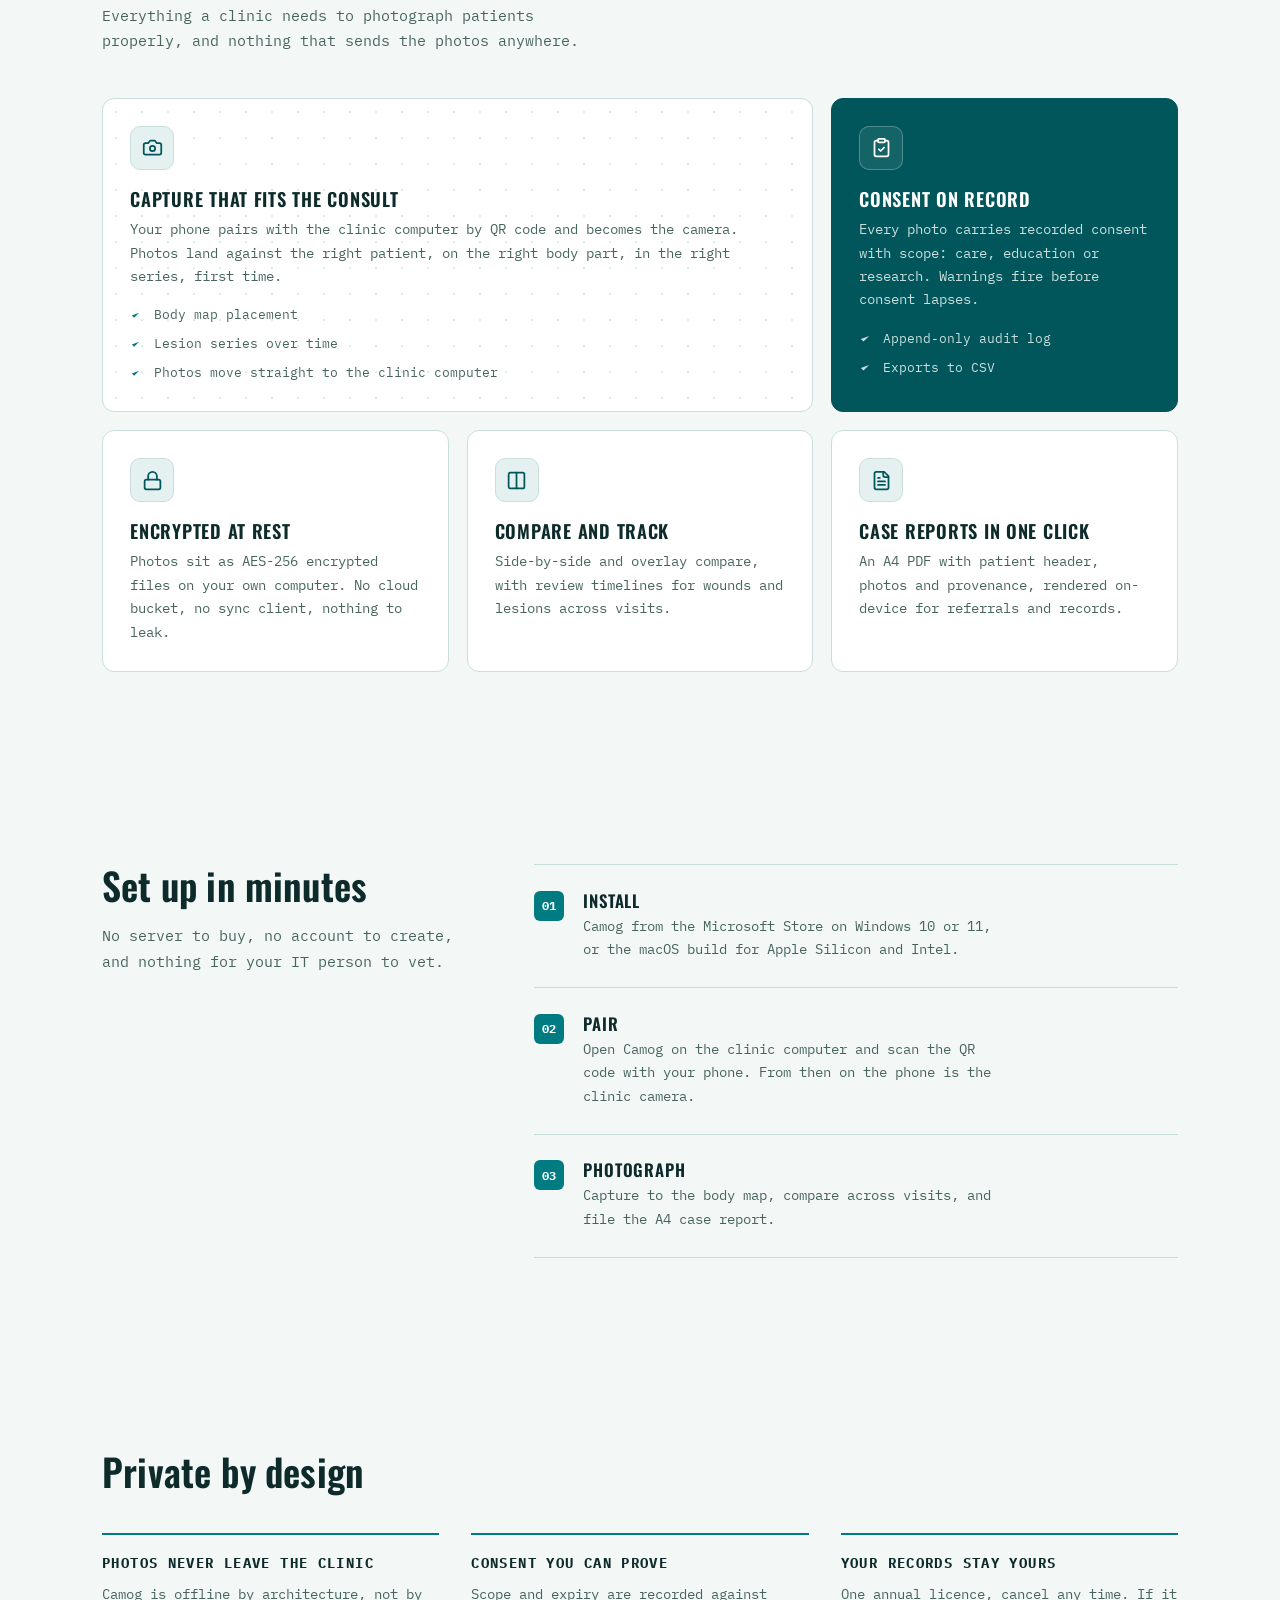
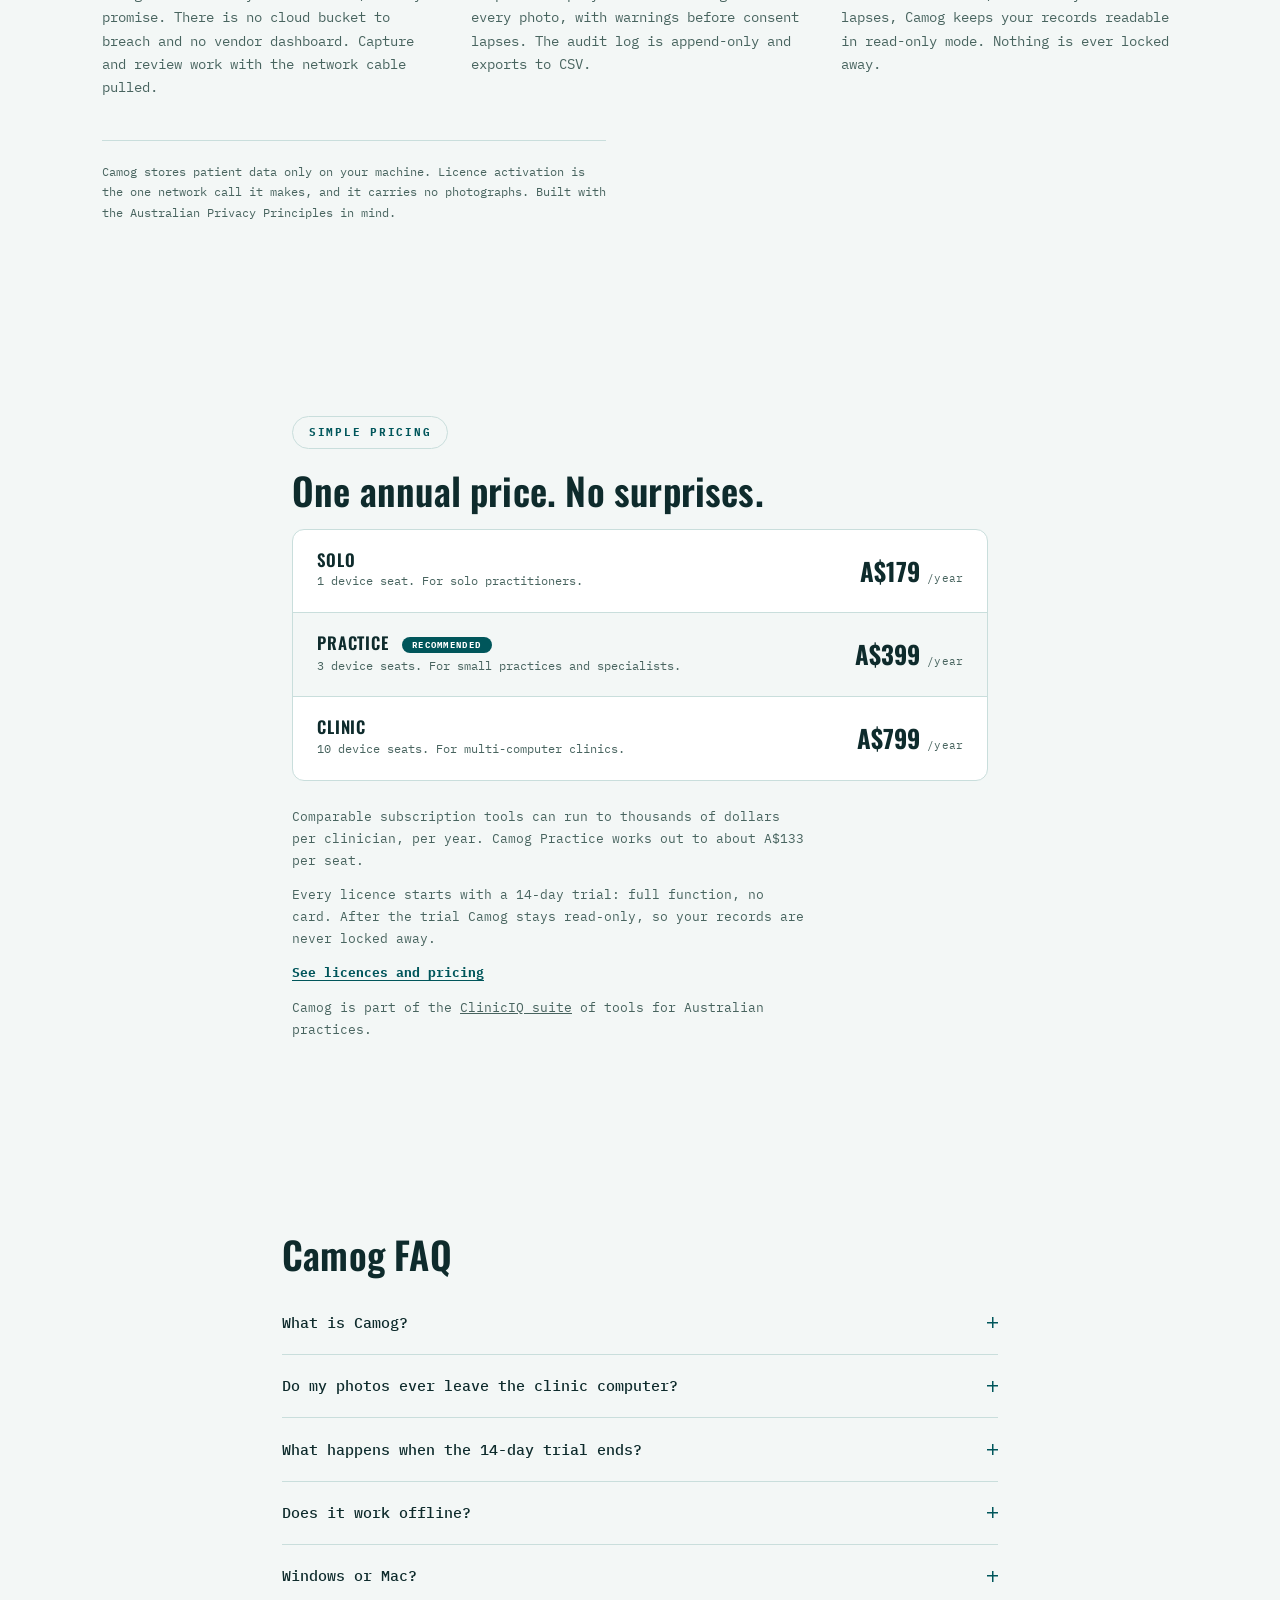
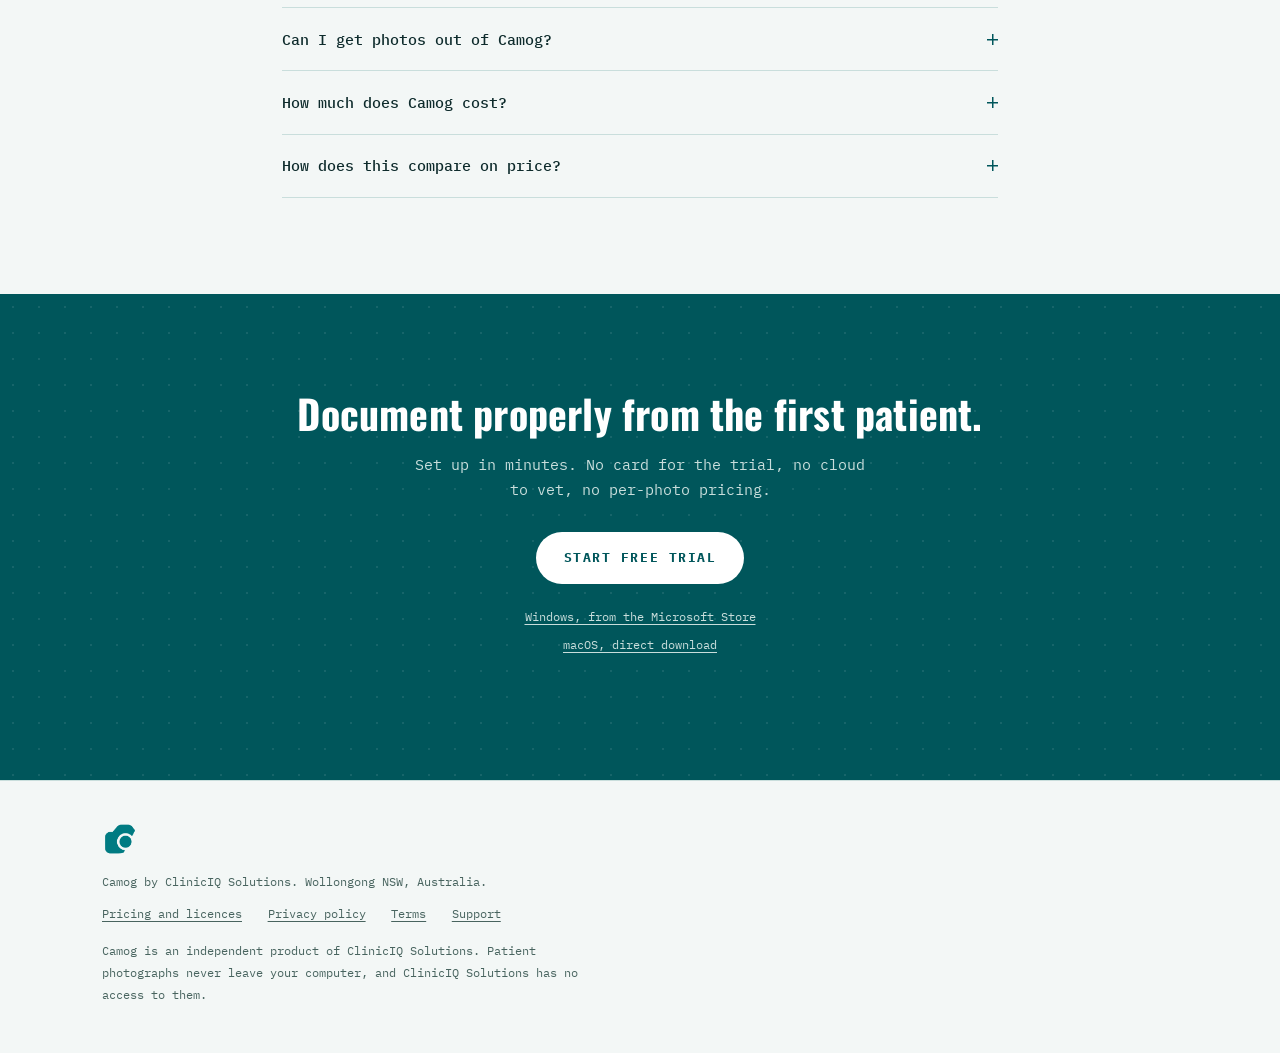
==== commit 236cf489: "seo/geo/aeo: self-canonical + og:url/og:image on camog.jsaenz.au (was camog.cliniciq.com.au), keywor" ====
--- a/index.html
+++ b/index.html
@@ -3,22 +3,22 @@
 <head>
   <meta charset="utf-8">
   <meta name="viewport" content="width=device-width, initial-scale=1">
-  <title>Camog: Clinical photo documentation for Australian clinics</title>
-  <meta name="description" content="Your phone is the camera, your PC is the record. Camog keeps patient photos encrypted on your own computer, with consent, audit and one-click A4 case reports. 14-day trial, no card.">
+  <title>Camog: clinical photography app for Australian clinics</title>
+  <meta name="description" content="Clinical photography software for Australian clinics. Camog keeps patient photos encrypted on your own computer, with consent, audit and one-click A4 reports.">
   <meta name="theme-color" content="#F3F7F6" media="(prefers-color-scheme: light)">
   <meta name="theme-color" content="#0D1B1C" media="(prefers-color-scheme: dark)">
 
   <meta property="og:type" content="website">
-  <meta property="og:url" content="https://camog.cliniciq.com.au/">
+  <meta property="og:url" content="https://camog.jsaenz.au/">
   <meta property="og:title" content="Patient photos don't belong in your camera roll.">
   <meta property="og:description" content="Camog: clinical photo documentation for Australian clinics. Encrypted, on your own computer. 14-day free trial, no card.">
-  <meta property="og:image" content="https://camog.cliniciq.com.au/assets/og.jpg">
+  <meta property="og:image" content="https://camog.jsaenz.au/assets/og.jpg">
   <meta property="og:image:width" content="1200">
   <meta property="og:image:height" content="630">
   <meta property="og:locale" content="en_AU">
   <meta name="twitter:card" content="summary_large_image">
 
-  <link rel="canonical" href="https://camog.cliniciq.com.au/">
+  <link rel="canonical" href="https://camog.jsaenz.au/">
   <link rel="icon" type="image/png" sizes="32x32" href="assets/favicon-32.png">
   <link rel="apple-touch-icon" href="assets/apple-touch-icon.png">
 
@@ -29,22 +29,183 @@
   <script type="application/ld+json">
   {
     "@context": "https://schema.org",
-    "@type": "SoftwareApplication",
-    "name": "Camog",
-    "applicationCategory": "MedicalApplication",
-    "operatingSystem": "Windows 10 or later, macOS",
-    "description": "Local-first clinical photo documentation for Australian clinics. Photos are encrypted and stored on the clinic's own computer.",
-    "offers": {
-      "@type": "AggregateOffer",
-      "lowPrice": "179",
-      "highPrice": "799",
-      "priceCurrency": "AUD",
-      "offerCount": "3"
-    }
+    "@graph": [
+      {
+        "@type": "Organization",
+        "@id": "https://camog.jsaenz.au/#org",
+        "name": "ClinicIQ Solutions",
+        "url": "https://cliniciq.com.au",
+        "logo": "https://camog.jsaenz.au/assets/logo.png",
+        "address": {
+          "@type": "PostalAddress",
+          "addressLocality": "Wollongong",
+          "addressRegion": "NSW",
+          "addressCountry": "AU"
+        },
+        "contactPoint": {
+          "@type": "ContactPoint",
+          "contactType": "customer support",
+          "email": "admin@cliniciq.com.au"
+        }
+      },
+      {
+        "@type": "WebSite",
+        "@id": "https://camog.jsaenz.au/#site",
+        "url": "https://camog.jsaenz.au/",
+        "name": "Camog",
+        "inLanguage": "en-AU",
+        "publisher": { "@id": "https://camog.jsaenz.au/#org" }
+      },
+      {
+        "@type": "SoftwareApplication",
+        "@id": "https://camog.jsaenz.au/#app",
+        "name": "Camog",
+        "url": "https://camog.jsaenz.au/",
+        "description": "Clinical photo documentation for Australian clinics. Your phone is the camera, your PC is the record: photos are AES-256 encrypted and stored on the clinic's own computer, never uploaded.",
+        "applicationCategory": "MedicalApplication",
+        "operatingSystem": "Windows 10 or later, macOS",
+        "image": "https://camog.jsaenz.au/assets/camog-dashboard.webp",
+        "screenshot": "https://camog.jsaenz.au/assets/camog-dashboard.webp",
+        "featureList": [
+          "Phone pairs with the clinic computer by QR code and becomes the camera",
+          "Body map capture and lesion series over time",
+          "Recorded consent with scope: care, education or research",
+          "Append-only audit log with CSV export",
+          "AES-256 encryption at rest, no cloud storage",
+          "Works fully offline",
+          "Side-by-side and overlay photo comparison",
+          "One-click A4 PDF case reports"
+        ],
+        "offers": [
+          {
+            "@type": "Offer",
+            "name": "Solo",
+            "description": "1 device seat. For solo practitioners.",
+            "price": "179",
+            "priceCurrency": "AUD",
+            "url": "https://camog-license.cliniciq.com.au/buy",
+            "availability": "https://schema.org/InStock"
+          },
+          {
+            "@type": "Offer",
+            "name": "Practice",
+            "description": "3 device seats. For small practices and specialists.",
+            "price": "399",
+            "priceCurrency": "AUD",
+            "url": "https://camog-license.cliniciq.com.au/buy",
+            "availability": "https://schema.org/InStock"
+          },
+          {
+            "@type": "Offer",
+            "name": "Clinic",
+            "description": "10 device seats. For multi-computer clinics.",
+            "price": "799",
+            "priceCurrency": "AUD",
+            "url": "https://camog-license.cliniciq.com.au/buy",
+            "availability": "https://schema.org/InStock"
+          }
+        ],
+        "publisher": { "@id": "https://camog.jsaenz.au/#org" }
+      },
+      {
+        "@type": "HowTo",
+        "name": "Set up Camog in minutes",
+        "description": "No server to buy, no account to create, and nothing for your IT person to vet.",
+        "step": [
+          {
+            "@type": "HowToStep",
+            "position": 1,
+            "name": "Install",
+            "text": "Install Camog from the Microsoft Store on Windows 10 or 11, or the macOS build for Apple Silicon and Intel."
+          },
+          {
+            "@type": "HowToStep",
+            "position": 2,
+            "name": "Pair",
+            "text": "Open Camog on the clinic computer and scan the QR code with your phone. From then on the phone is the clinic camera."
+          },
+          {
+            "@type": "HowToStep",
+            "position": 3,
+            "name": "Photograph",
+            "text": "Capture to the body map, compare across visits, and file the A4 case report."
+          }
+        ]
+      },
+      {
+        "@type": "FAQPage",
+        "mainEntity": [
+          {
+            "@type": "Question",
+            "name": "What is Camog?",
+            "acceptedAnswer": {
+              "@type": "Answer",
+              "text": "Camog is clinical photo documentation software for Australian clinics. Your phone is the camera and your clinic computer is the record: photos are captured against the right patient, encrypted at rest, and never uploaded to a cloud."
+            }
+          },
+          {
+            "@type": "Question",
+            "name": "Do my photos ever leave the clinic computer?",
+            "acceptedAnswer": {
+              "@type": "Answer",
+              "text": "No. Photos are stored as AES-256 encrypted files on your own machine and never uploaded. The only network traffic Camog generates is licence activation, which carries a device identifier and nothing else."
+            }
+          },
+          {
+            "@type": "Question",
+            "name": "What happens when the 14-day trial ends?",
+            "acceptedAnswer": {
+              "@type": "Answer",
+              "text": "Camog keeps working in read-only mode. You can browse, compare and export, but new captures need a licence. Your records are never held hostage."
+            }
+          },
+          {
+            "@type": "Question",
+            "name": "Does it work offline?",
+            "acceptedAnswer": {
+              "@type": "Answer",
+              "text": "Yes. Capture, review, compare and case reports all work with no internet connection. Activation is the one moment Camog needs to reach the licence server."
+            }
+          },
+          {
+            "@type": "Question",
+            "name": "Windows or Mac?",
+            "acceptedAnswer": {
+              "@type": "Answer",
+              "text": "Both. Windows 10 and 11 install straight from the Microsoft Store, with updates handled by the Store. macOS builds for Apple Silicon and Intel are available as a direct download."
+            }
+          },
+          {
+            "@type": "Question",
+            "name": "Can I get photos out of Camog?",
+            "acceptedAnswer": {
+              "@type": "Answer",
+              "text": "Any time. Photos export as JPEGs, case reports as PDFs, and the audit log as CSV. If you ever leave, your data leaves with you."
+            }
+          },
+          {
+            "@type": "Question",
+            "name": "How much does Camog cost?",
+            "acceptedAnswer": {
+              "@type": "Answer",
+              "text": "Solo is A$179 a year for one device seat, Practice is A$399 a year for three seats, and Clinic is A$799 a year for ten seats. Every licence starts with a 14-day trial: full function, no card."
+            }
+          },
+          {
+            "@type": "Question",
+            "name": "How does this compare on price?",
+            "acceptedAnswer": {
+              "@type": "Answer",
+              "text": "Purpose-built clinical photography subscriptions commonly run to thousands of dollars per clinician per year. Camog Practice is A$399 a year for three seats, about A$133 per seat."
+            }
+          }
+        ]
+      }
+    ]
   }
   </script>
 </head>
-<body>
+<body id="top">
   <a class="skip" href="#main">Skip to content</a>
 
   <header class="site-header">
@@ -67,7 +228,7 @@
   <main id="main">
 
     <!-- Hero -->
-    <section class="hero" id="top">
+    <section class="hero">
       <div class="container hero-grid">
         <div class="hero-copy">
           <p class="chip reveal">For Australian clinics</p>
@@ -85,7 +246,7 @@
                 <span></span><span></span><span></span>
                 <span class="shot-title">Camog, Clinical Photo Documentation</span>
               </div>
-              <img src="assets/camog-dashboard.webp" width="1400" height="762" fetchpriority="high"
+              <img src="assets/camog-dashboard.webp" width="1400" height="763" fetchpriority="high"
                    alt="The Camog dashboard: patient list, capture statistics, review timeline and recent photo activity.">
             </figure>
           </div>
@@ -276,6 +437,10 @@
         <h2 class="reveal">Camog FAQ</h2>
         <div class="faq-list reveal">
           <details>
+            <summary>What is Camog?</summary>
+            <p>Camog is clinical photo documentation software for Australian clinics. Your phone is the camera and your clinic computer is the record: photos are captured against the right patient, encrypted at rest, and never uploaded to a cloud.</p>
+          </details>
+          <details>
             <summary>Do my photos ever leave the clinic computer?</summary>
             <p>No. Photos are stored as AES-256 encrypted files on your own machine and never uploaded. The only network traffic Camog generates is licence activation, which carries a device identifier and nothing else.</p>
           </details>
@@ -294,6 +459,10 @@
           <details>
             <summary>Can I get photos out of Camog?</summary>
             <p>Any time. Photos export as JPEGs, case reports as PDFs, and the audit log as CSV. If you ever leave, your data leaves with you.</p>
+          </details>
+          <details>
+            <summary>How much does Camog cost?</summary>
+            <p>Solo is A$179 a year for one device seat, Practice is A$399 a year for three seats, and Clinic is A$799 a year for ten seats. Every licence starts with a 14-day trial: full function, no card.</p>
           </details>
           <details>
             <summary>How does this compare on price?</summary>
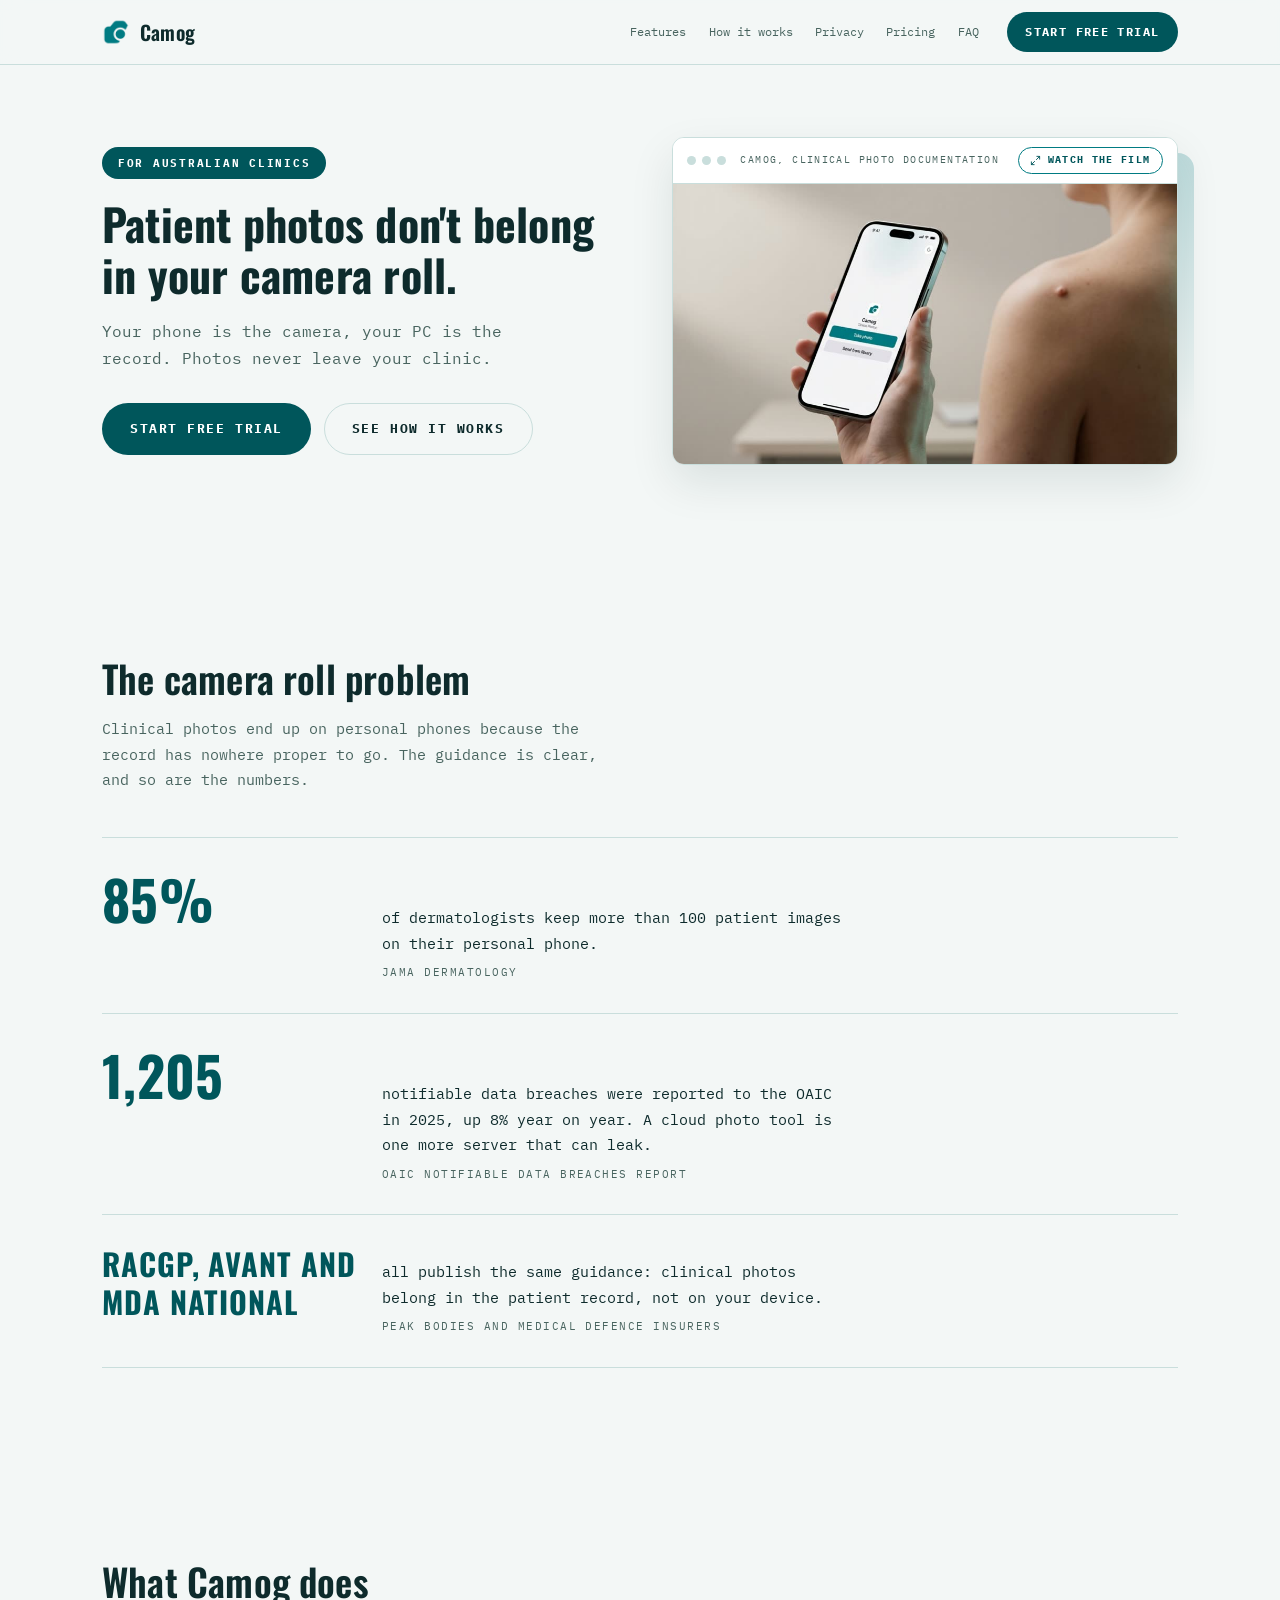
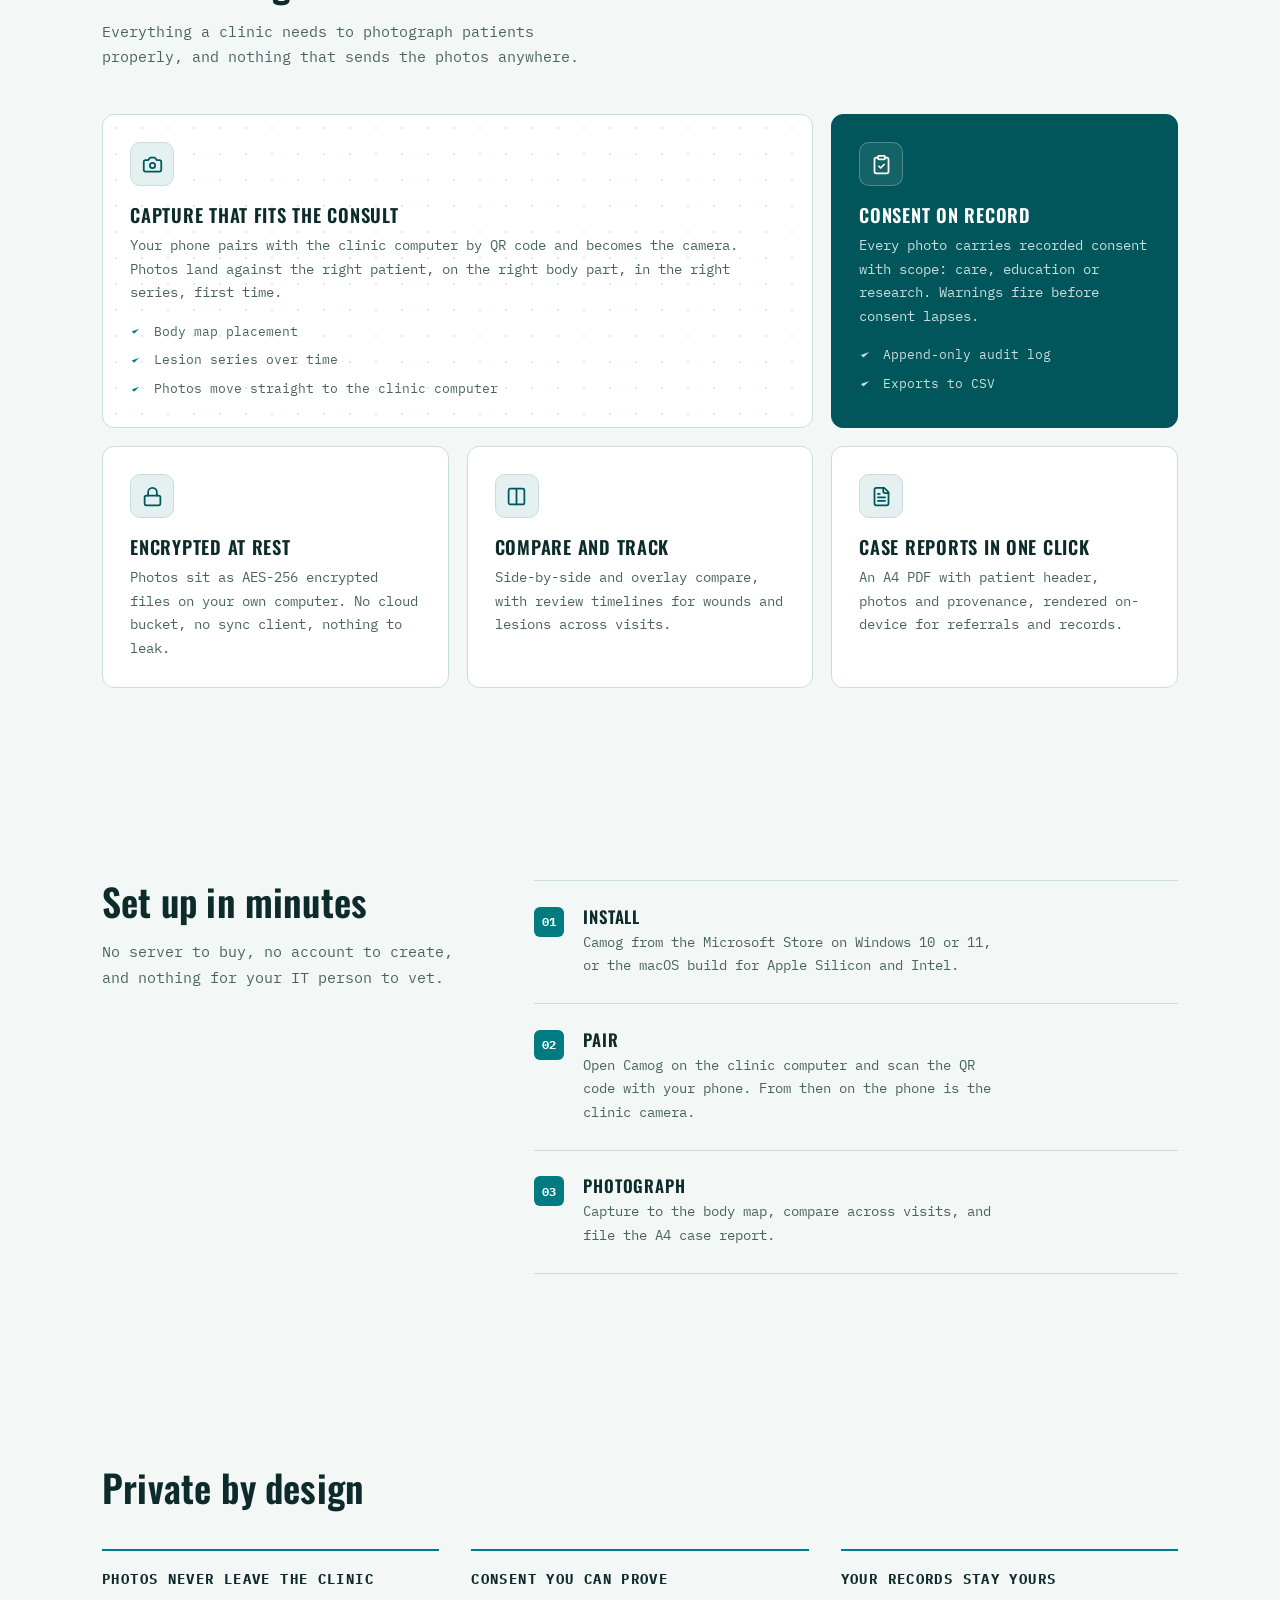
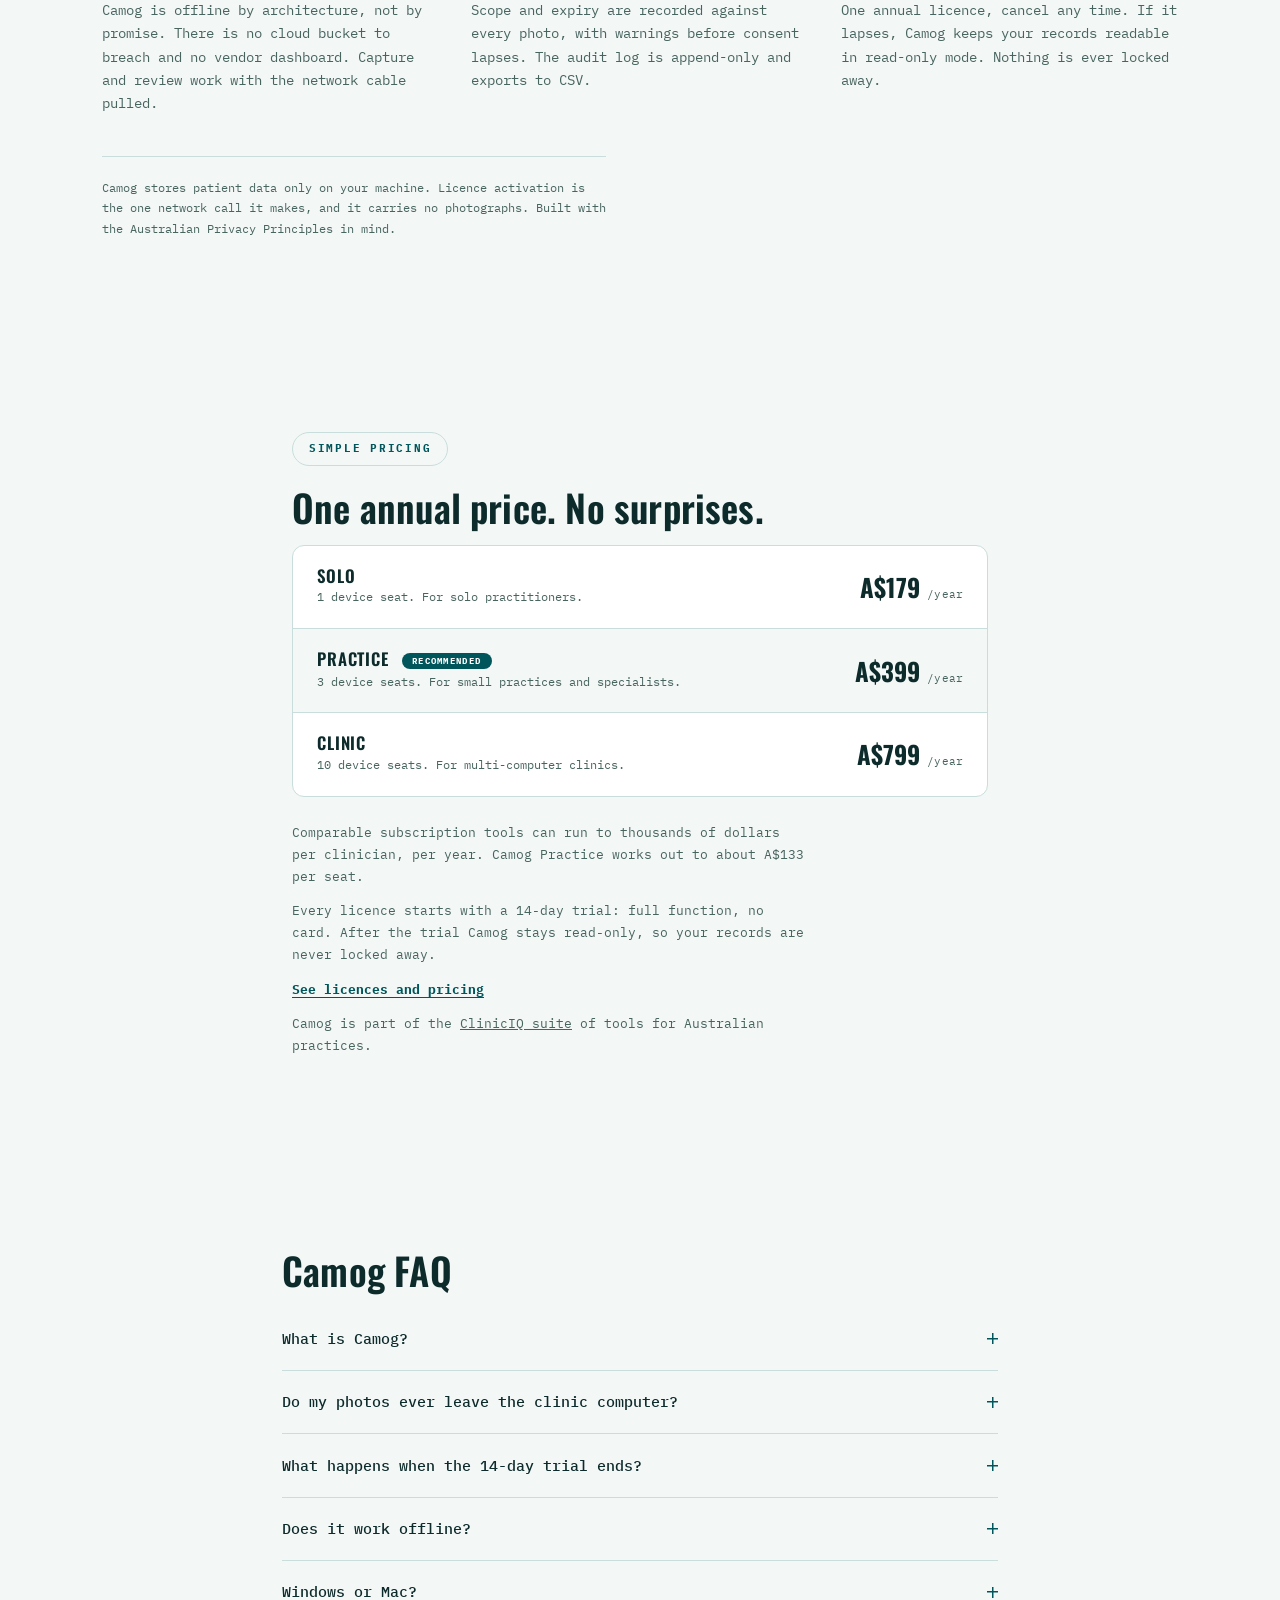
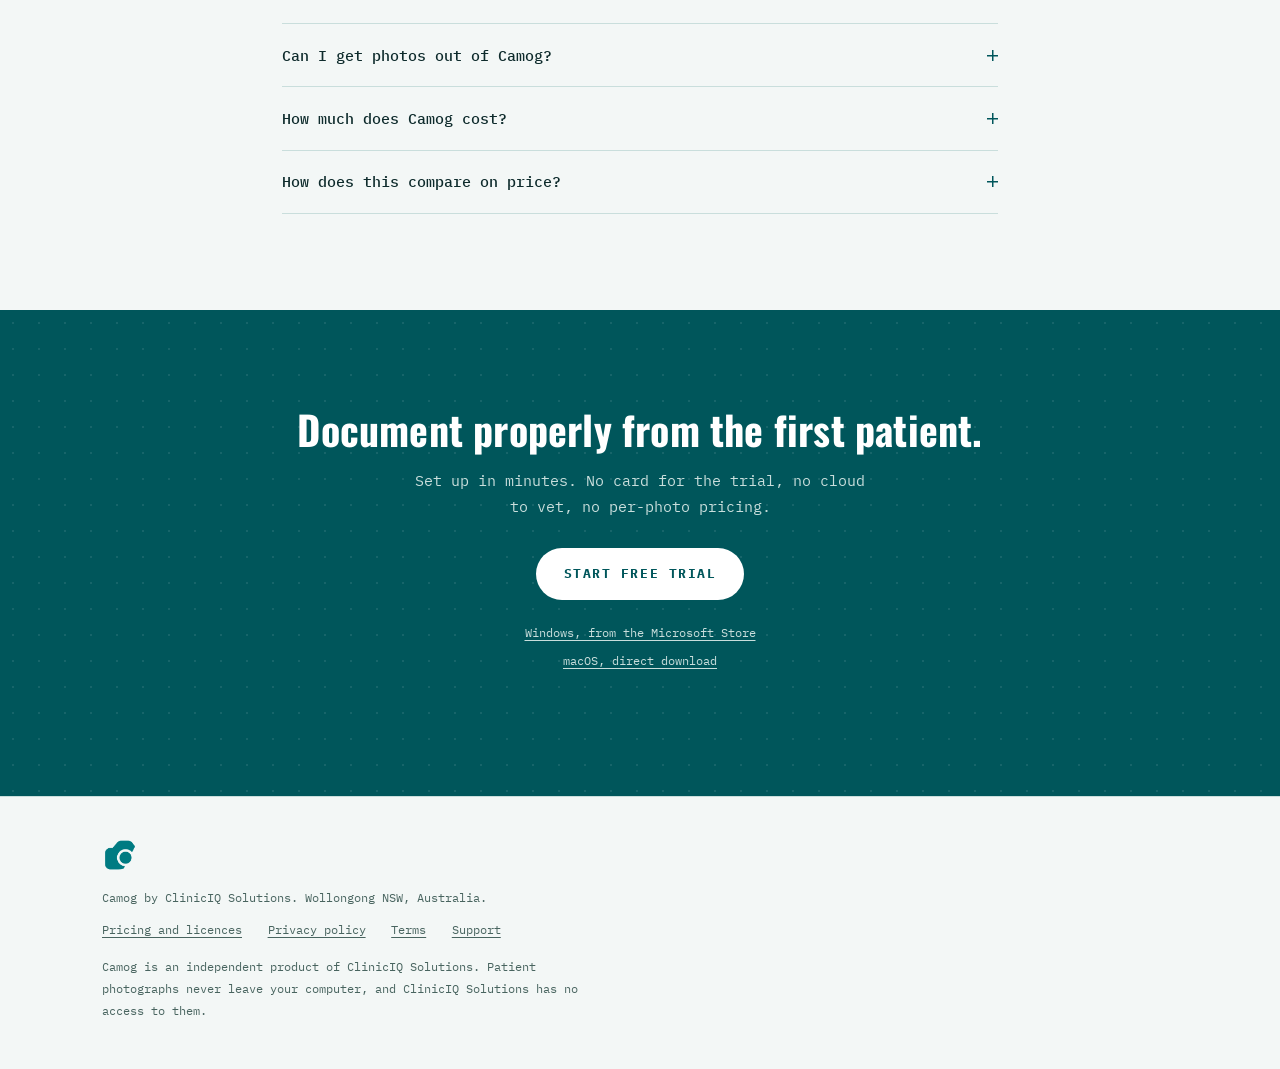
==== commit a17a96d0: "film: integrate NAS scroll-driven product film - hero shot cycles 3 film frames with a watch-the-fil" ====
--- a/index.html
+++ b/index.html
@@ -241,14 +241,24 @@
         </div>
         <div class="hero-shot reveal">
           <div class="shot-wrap">
-            <figure class="shot">
-              <div class="shot-bar" aria-hidden="true">
+            <button class="shot shot-live" id="film-open" type="button"
+                    aria-haspopup="dialog" aria-controls="film-modal"
+                    aria-label="Play the Camog product film. Opens fullscreen; scroll plays the film.">
+              <span class="shot-bar" aria-hidden="true">
                 <span></span><span></span><span></span>
                 <span class="shot-title">Camog, Clinical Photo Documentation</span>
-              </div>
-              <img src="assets/camog-dashboard.webp" width="1400" height="763" fetchpriority="high"
-                   alt="The Camog dashboard: patient list, capture statistics, review timeline and recent photo activity.">
-            </figure>
+                <span class="shot-live-tag">
+                  <svg xmlns="http://www.w3.org/2000/svg" viewBox="0 0 24 24" fill="none" stroke="currentColor" stroke-width="2" stroke-linecap="round" stroke-linejoin="round" aria-hidden="true"><polyline points="15 3 21 3 21 9"/><polyline points="9 21 3 21 3 15"/><line x1="21" y1="3" x2="14" y2="10"/><line x1="3" y1="21" x2="10" y2="14"/></svg>
+                  Watch the film
+                </span>
+              </span>
+              <span class="shot-screen">
+                <img class="shot-frame is-current" src="film/frames-nas/f_001.jpg" width="960" height="534" fetchpriority="high"
+                     alt="Frame from the Camog product film: the phone in hand at the bedside, capture app open.">
+                <img class="shot-frame" src="film/frames-nas/f_040.jpg" width="960" height="534" loading="lazy" alt="" aria-hidden="true">
+                <img class="shot-frame" src="film/frames-nas/f_120.jpg" width="960" height="534" loading="lazy" alt="" aria-hidden="true">
+              </span>
+            </button>
           </div>
         </div>
       </div>
@@ -503,6 +513,18 @@
     </div>
   </footer>
 
+  <!-- Product film: opens from the hero shot, collapses back into it.
+       The iframe src is set on first open so the 3.3 MB film never loads
+       for visitors who don't press play. -->
+  <div class="film-modal" id="film-modal" hidden>
+    <div class="film-dialog" role="dialog" aria-modal="true" aria-label="Camog product film" tabindex="-1">
+      <iframe class="film-frame" id="film-frame" title="Camog product film" data-src="film/index.html" tabindex="0"></iframe>
+      <button class="film-close" id="film-close" type="button" aria-label="Close the product film">
+        <svg xmlns="http://www.w3.org/2000/svg" viewBox="0 0 24 24" fill="none" stroke="currentColor" stroke-width="2" stroke-linecap="round" stroke-linejoin="round" aria-hidden="true"><line x1="18" y1="6" x2="6" y2="18"/><line x1="6" y1="6" x2="18" y2="18"/></svg>
+      </button>
+    </div>
+  </div>
+
   <script src="script.js"></script>
 </body>
 </html>
--- a/styles.css
+++ b/styles.css
@@ -273,12 +273,27 @@
 }
 .shot {
   position: relative;
+  display: block;
+  width: 100%;
+  padding: 0;
   border: 1px solid var(--hairline);
   border-radius: 12px;
   overflow: hidden;
   background: var(--surface);
   box-shadow: 0 18px 44px var(--shadow);
-}
+  font: inherit;
+  color: inherit;
+  text-align: left;
+  cursor: pointer;
+  transition: transform 200ms ease, box-shadow 200ms ease, border-color 200ms ease;
+}
+.shot-live:hover {
+  transform: translateY(-2px);
+  border-color: var(--teal-bright);
+  box-shadow: 0 24px 52px var(--shadow);
+}
+.shot-live:active { transform: translateY(0); }
+.shot-live:focus-visible { outline: 2px solid var(--teal-bright); outline-offset: 3px; }
 .shot-bar {
   display: flex;
   align-items: center;
@@ -304,6 +319,101 @@
   text-transform: uppercase;
   color: var(--muted);
 }
+.shot-live-tag {
+  width: auto !important;
+  height: auto !important;
+  display: inline-flex;
+  align-items: center;
+  gap: 0.4rem;
+  margin-left: auto;
+  padding: 0.28rem 0.7rem;
+  border-radius: 999px !important; /* .shot-bar span (0,1,1) would otherwise win with 50% */
+  border: 1px solid var(--teal-bright);
+  background: none !important;
+  font-size: 0.6rem;
+  font-weight: 700;
+  letter-spacing: 0.14em;
+  text-transform: uppercase;
+  color: var(--teal);
+  white-space: nowrap;
+  transition: background-color 150ms ease, color 150ms ease;
+}
+.shot-live-tag svg { width: 11px; height: 11px; }
+.shot-live:hover .shot-live-tag,
+.shot-live:focus-visible .shot-live-tag {
+  background: var(--teal) !important;
+  color: #FFFFFF;
+}
+.shot-screen {
+  display: block;
+  position: relative;
+  aspect-ratio: 960 / 534;
+  background: var(--paper);
+}
+.shot-frame {
+  position: absolute;
+  inset: 0;
+  width: 100%;
+  height: 100%;
+  object-fit: cover;
+  opacity: 0;
+}
+.shot-frame.is-current { opacity: 1; }
+@media (prefers-reduced-motion: no-preference) {
+  .shot-frame { transition: opacity 900ms ease; }
+}
+
+/* Product film modal: the hero shot expands to fullscreen and back.
+   Transform-only FLIP (no width/height animation); instant under
+   prefers-reduced-motion. */
+.film-modal {
+  position: fixed;
+  inset: 0;
+  z-index: 90;
+  background: rgba(6, 17, 17, 0.82);
+}
+.film-dialog {
+  position: fixed;
+  inset: 0;
+  border-radius: 12px;
+  overflow: hidden;
+  transform-origin: top left;
+  box-shadow: 0 30px 90px rgba(0, 0, 0, 0.5);
+}
+.film-dialog:focus { outline: none; }
+.film-frame {
+  display: block;
+  width: 100%;
+  height: 100%;
+  border: 0;
+  background: #F3F7F6;
+}
+.film-close {
+  position: absolute;
+  top: 14px;
+  right: 14px;
+  z-index: 2;
+  width: 44px;
+  height: 44px;
+  display: grid;
+  place-items: center;
+  padding: 0;
+  border: 1px solid var(--hairline);
+  border-radius: 999px;
+  background: var(--surface);
+  color: var(--ink);
+  cursor: pointer;
+  transition: background-color 150ms ease, color 150ms ease;
+}
+.film-close svg { width: 18px; height: 18px; }
+.film-close:hover { background: var(--teal); color: #FFFFFF; }
+.film-close:focus-visible { outline: 2px solid #FFFFFF; outline-offset: 3px; }
+@media (prefers-reduced-motion: no-preference) {
+  .film-modal { opacity: 0; transition: opacity 400ms ease; }
+  .film-modal.open { opacity: 1; }
+  .film-dialog { transition: transform 550ms cubic-bezier(0.22, 1, 0.36, 1); }
+}
+
 @media (max-width: 900px) {
   .hero-grid { grid-template-columns: 1fr; }
   .hero-shot { order: 2; }
